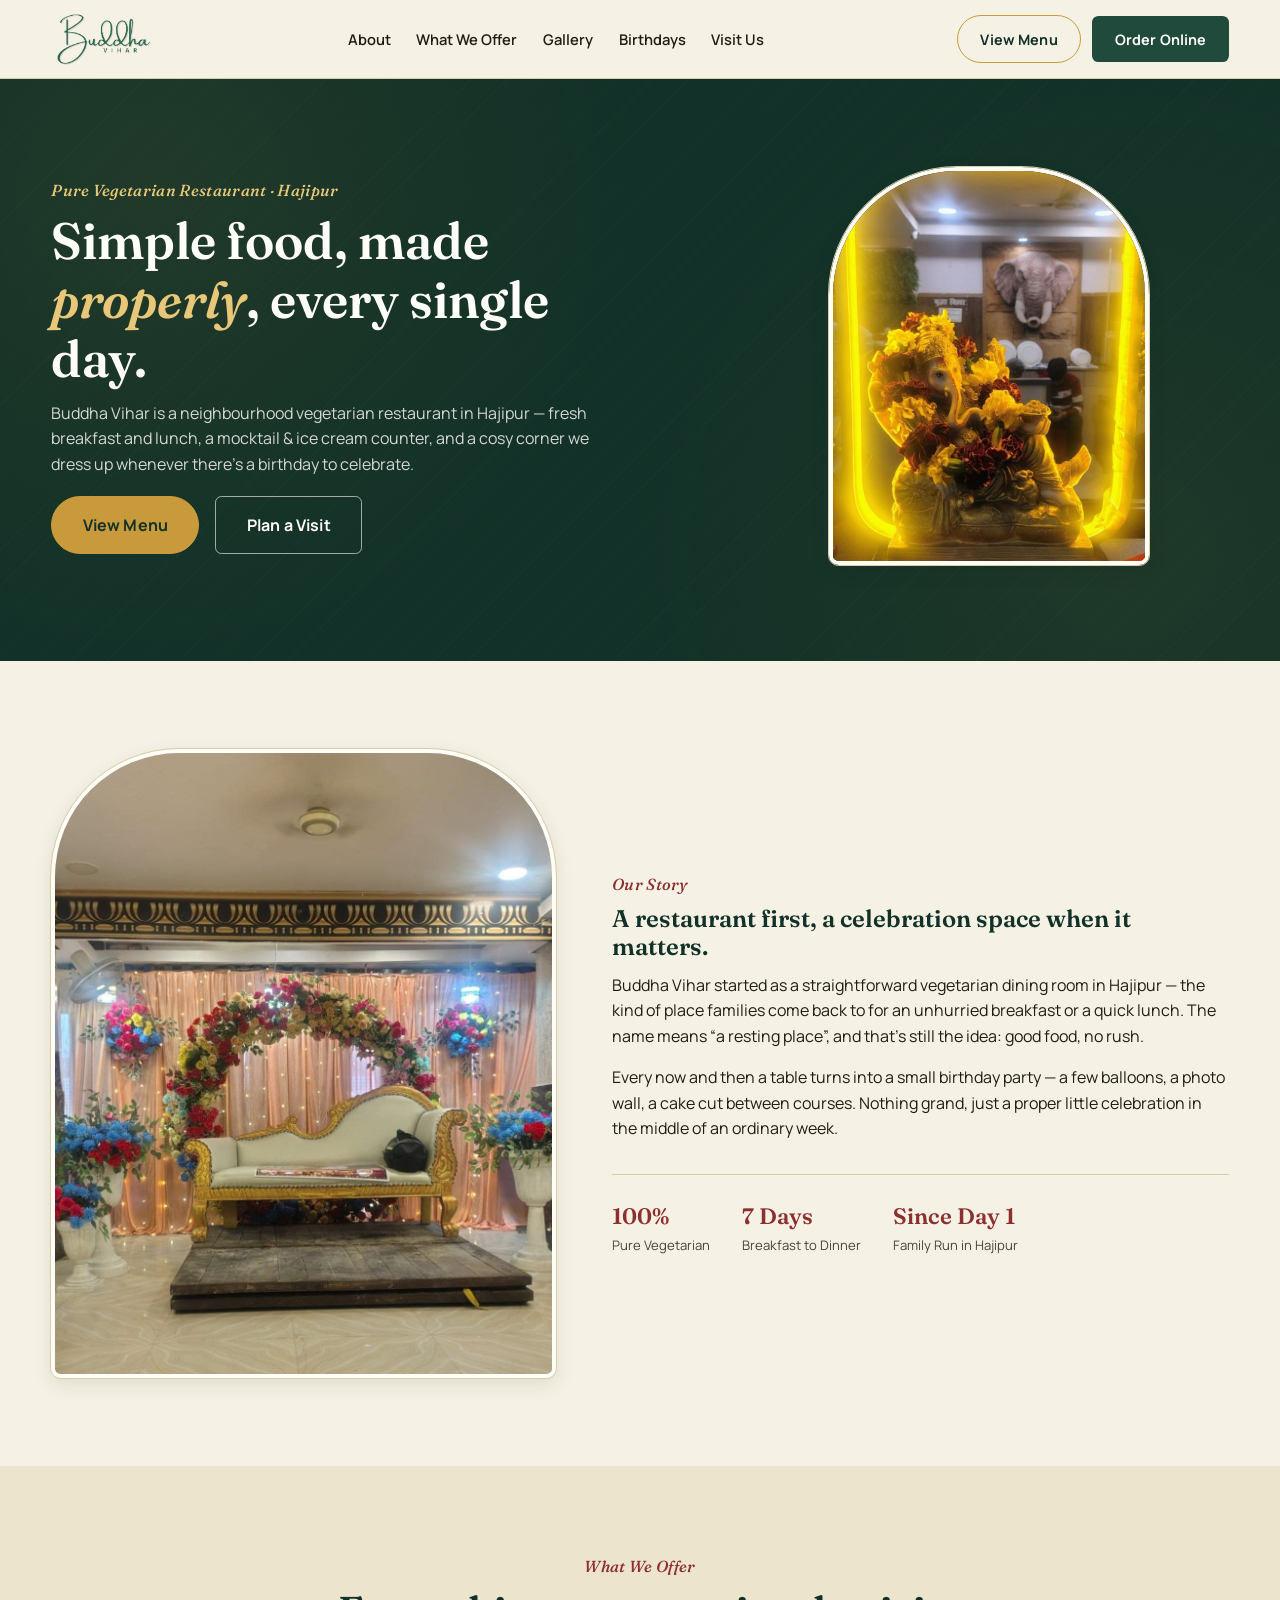
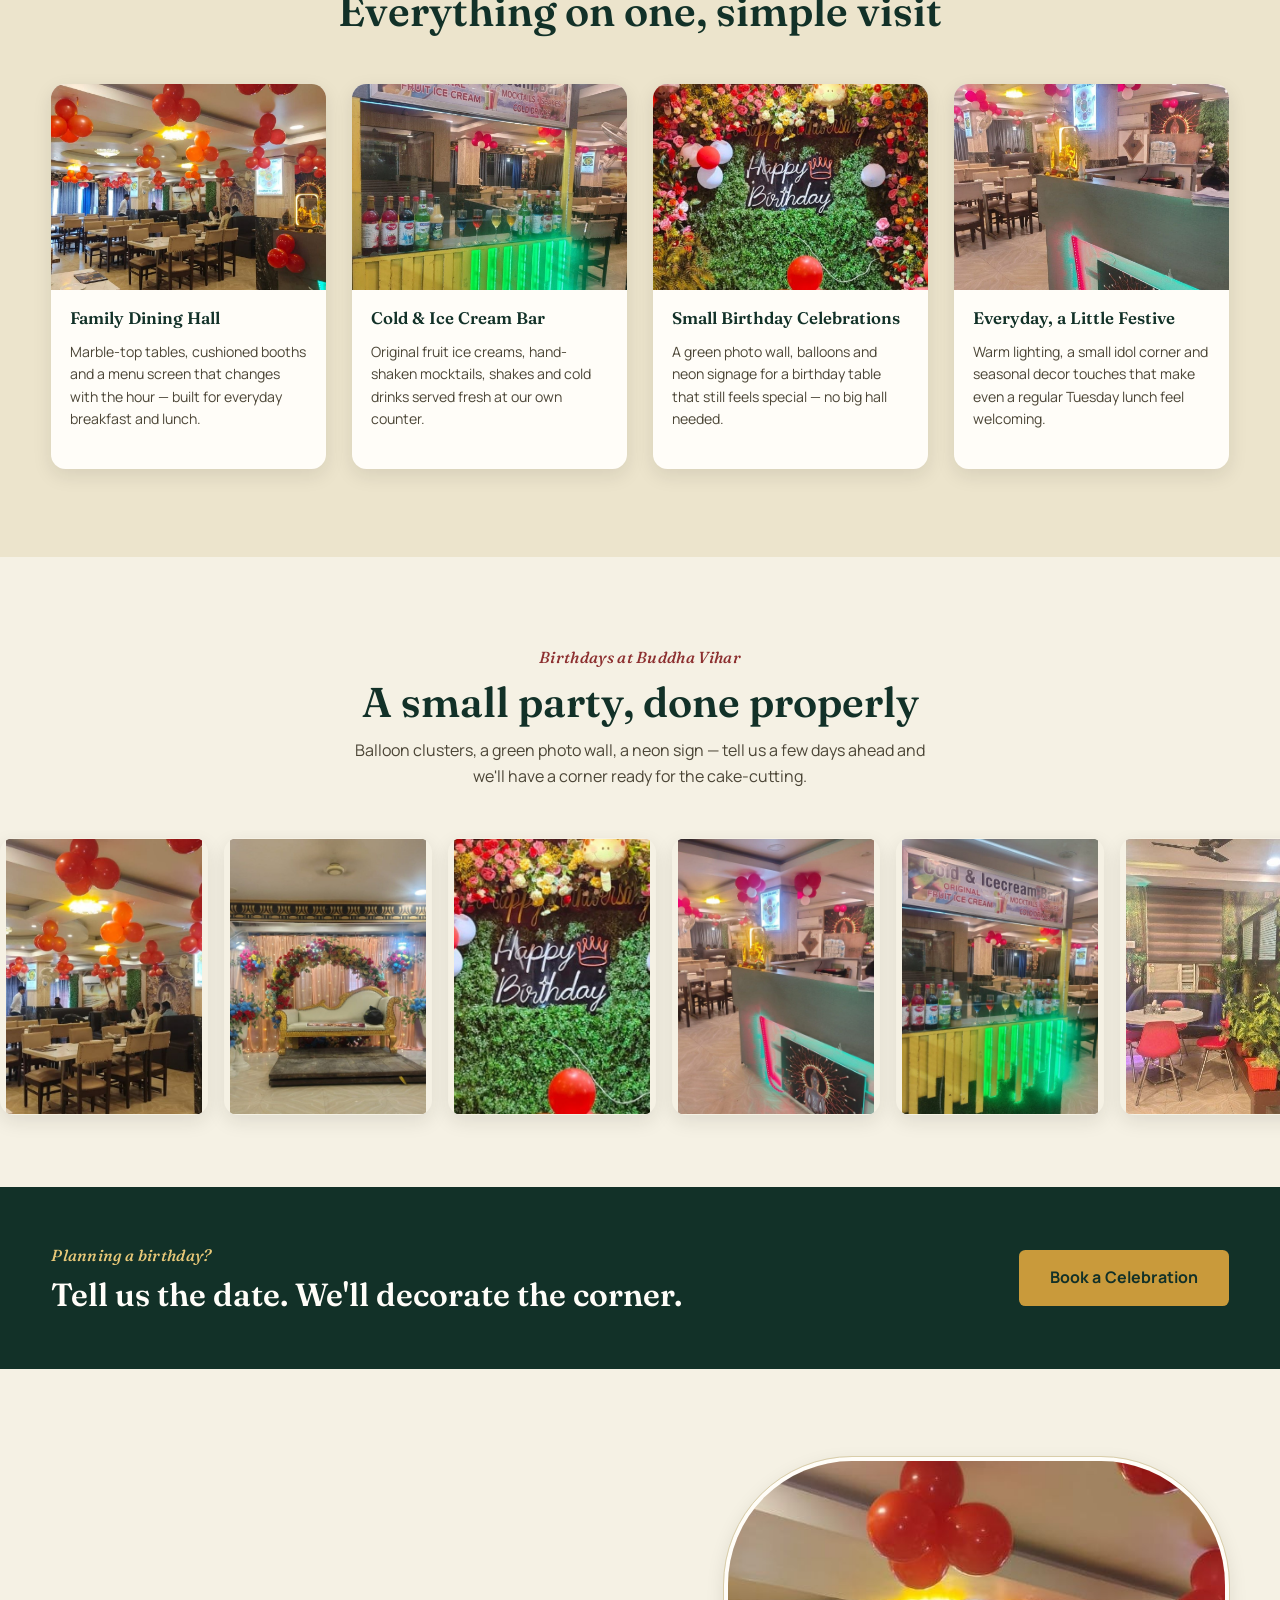
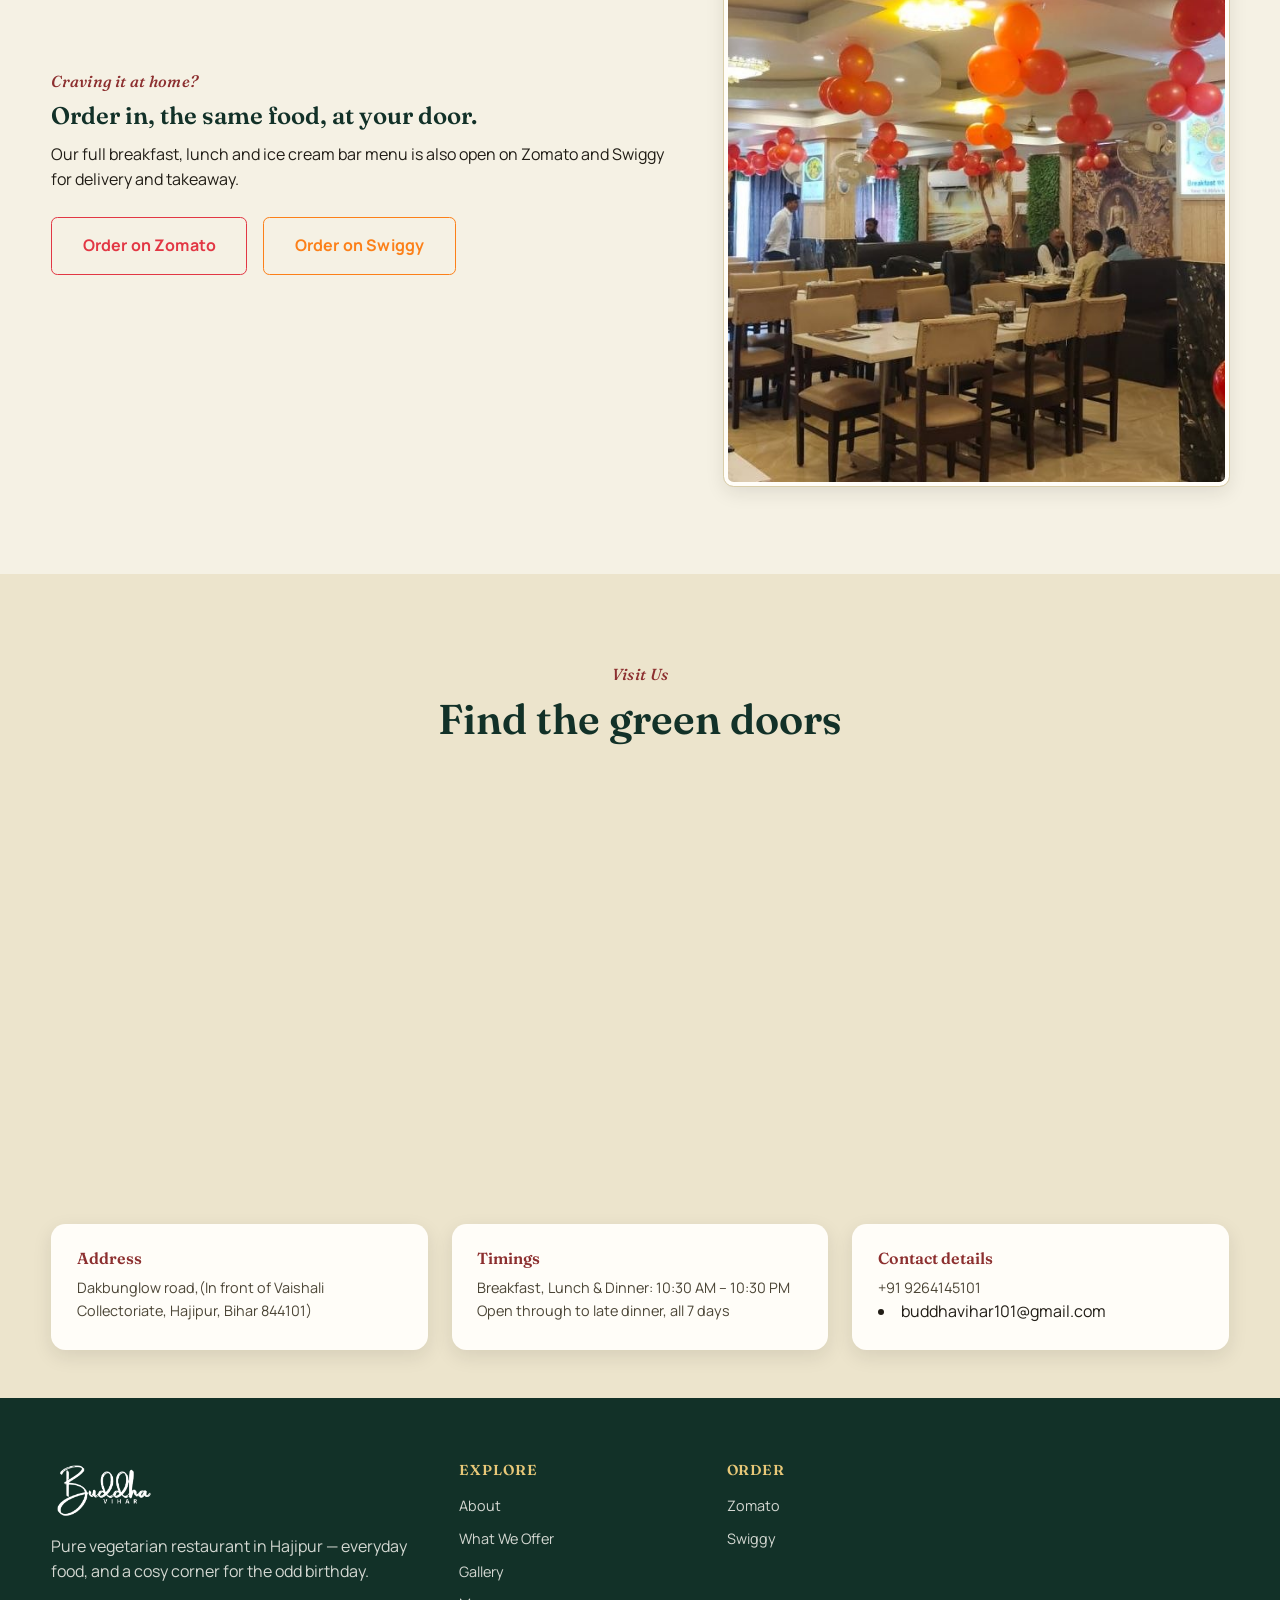
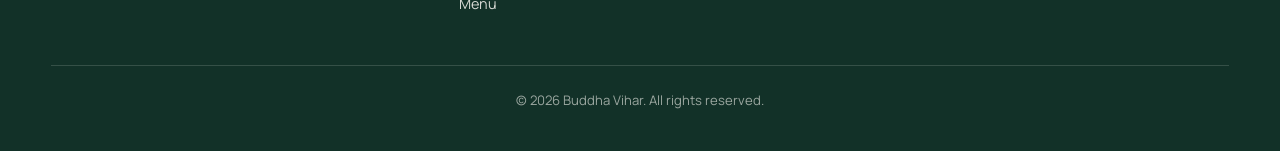
==== index.html @ 936d34ff "Update Contact details" ====
<!DOCTYPE html>
<html lang="en">
<head>
  <meta charset="UTF-8">
  <meta name="viewport" content="width=device-width, initial-scale=1.0">

  <!-- ===================== SEO META TAGS ===================== -->
  <title>Buddha Vihar | Pure Vegetarian Restaurant in Hajipur</title>
  <meta name="description" content="Buddha Vihar is a pure vegetarian restaurant in Hajipur serving fresh breakfast, lunch, mocktails and ice cream, with a cosy corner for small birthday celebrations. Order online or visit us today.">
  <meta name="keywords" content="Buddha Vihar, Hajipur restaurant, pure vegetarian restaurant Hajipur, family restaurant, ice cream bar, mocktail bar, birthday celebration Hajipur, breakfast lunch restaurant">
  <meta name="author" content="Buddha Vihar">
  <meta name="robots" content="index, follow">
  <link rel="canonical" href="https://www.buddhavihar.example.com/">

  <!-- Open Graph -->
  <meta property="og:type" content="restaurant.menu">
  <meta property="og:title" content="Buddha Vihar | Pure Vegetarian Restaurant in Hajipur">
  <meta property="og:description" content="Fresh vegetarian breakfast, lunch, mocktails and ice cream in Hajipur — with a cosy corner for small birthday celebrations.">
  <meta property="og:image" content="images/1.jpg">
  <meta property="og:url" content="https://www.buddhavihar.example.com/">
  <meta property="og:locale" content="en_IN">

  <!-- Twitter Card -->
  <meta name="twitter:card" content="summary_large_image">
  <meta name="twitter:title" content="Buddha Vihar | Pure Vegetarian Restaurant in Hajipur">
  <meta name="twitter:description" content="Fresh vegetarian food, everyday — with a cosy corner for small birthday celebrations.">
  <meta name="twitter:image" content="images/1.jpg">

  <link rel="icon" type="image/png" href="icon.png"/>

  <!-- Fonts -->
  <link rel="preconnect" href="https://fonts.googleapis.com">
  <link rel="preconnect" href="https://fonts.gstatic.com" crossorigin>
  <link href="https://fonts.googleapis.com/css2?family=Fraunces:ital,opsz,wght@0,9..144,400;0,9..144,500;0,9..144,600;1,9..144,500&family=Manrope:wght@400;500;600;700;800&display=swap" rel="stylesheet">

  <link rel="stylesheet" href="style.css">

  <!-- Structured data for local business / restaurant -->
  <script type="application/ld+json">
  {
    "@context": "https://schema.org",
    "@type": "Restaurant",
    "name": "Buddha Vihar",
    "image": "images/1.jpg",
    "servesCuisine": ["Indian Vegetarian", "Desserts", "Beverages"],
    "priceRange": "₹₹",
    "address": {
      "@type": "PostalAddress",
      "addressLocality": "Hajipur",
      "addressRegion": "Bihar",
      "addressCountry": "IN"
    },
    "menu": "menu.html",
    "acceptsReservations": "True"
  }
  </script>
</head>
<body>

  <!-- ===================== HEADER / NAV ===================== -->
  <header class="site-header" id="siteHeader">
    <div class="container header-inner">
      <a href="index.html" class="brand" aria-label="Buddha Vihar home">
        <img src="Logo-bg.png" alt="Buddha Vihar logo" class="brand-logo">
      </a>

      <nav class="main-nav" id="mainNav" aria-label="Primary">
        <ul>
          <li><a href="#about">About</a></li>
          <li><a href="#offerings">What We Offer</a></li>
          <li><a href="#gallery">Gallery</a></li>
          <li><a href="#celebrations">Birthdays</a></li>
          <li><a href="#visit">Visit Us</a></li>
        </ul>
      </nav>

      <div class="header-cta">
        <a href="menu.html" class="btn btn-menu">
          <span>View Menu</span>
        </a>
        <div class="order-dropdown">
          <button class="btn btn-order" id="orderToggle" aria-expanded="false" aria-controls="orderMenu">
            Order Online
          </button>
          <div class="order-menu" id="orderMenu">
            <a href="https://zomato.onelink.me/xqzv/i8a44abj" target="_blank" rel="noopener" class="order-link zomato">Order on Zomato</a>
            <a href="https://www.swiggy.com/menu/722393?source=sharing" target="_blank" rel="noopener" class="order-link swiggy">Order on Swiggy</a>
          </div>
        </div>
      </div>

      <button class="nav-toggle" id="navToggle" aria-label="Toggle menu" aria-expanded="false" aria-controls="mainNav">
        <span></span><span></span><span></span>
      </button>
    </div>
  </header>

  <main>

    <!-- ===================== HERO (no background image, pattern only) ===================== -->
    <section class="hero" id="hero">
      <div class="hero-pattern" aria-hidden="true"></div>
      <div class="container hero-grid">
        <div class="hero-content">
          <p class="eyebrow eyebrow-light">Pure Vegetarian Restaurant &middot; Hajipur</p>
          <h1>Simple food, made <em>properly</em>, every single day.</h1>
          <p class="hero-sub">Buddha Vihar is a neighbourhood vegetarian restaurant in Hajipur &mdash; fresh breakfast and lunch, a mocktail &amp; ice cream counter, and a cosy corner we dress up whenever there's a birthday to celebrate.</p>
          <div class="hero-actions">
            <a href="menu.html" class="btn btn-menu btn-lg"><span>View Menu</span></a>
            <a href="#visit" class="btn btn-ghost btn-lg">Plan a Visit</a>
          </div>
        </div>
        <div class="hero-media arch-frame">
          <img src="7.jpg" alt="Ganesh idol with marigold flowers at Buddha Vihar entrance" loading="lazy">
        </div>
      </div>
    </section>

    <!-- ===================== ABOUT ===================== -->
    <section class="about" id="about">
      <div class="container about-grid">
        <div class="about-media">
          <div class="arch-frame">
            <img src="2.jpg" alt="Cozy green corner seating at Buddha Vihar" loading="lazy">
          </div>
        </div>
        <div class="about-copy">
          <p class="eyebrow">Our Story</p>
          <h2>A restaurant first, a celebration space when it matters.</h2>
          <p>Buddha Vihar started as a straightforward vegetarian dining room in Hajipur &mdash; the kind of place families come back to for an unhurried breakfast or a quick lunch. The name means &ldquo;a resting place&rdquo;, and that's still the idea: good food, no rush.</p>
          <p>Every now and then a table turns into a small birthday party &mdash; a few balloons, a photo wall, a cake cut between courses. Nothing grand, just a proper little celebration in the middle of an ordinary week.</p>
          <ul class="about-stats">
            <li><span class="stat-num">100%</span><span class="stat-label">Pure Vegetarian</span></li>
            <li><span class="stat-num">7 Days</span><span class="stat-label">Breakfast to Dinner</span></li>
            <li><span class="stat-num">Since Day 1</span><span class="stat-label">Family Run in Hajipur</span></li>
          </ul>
        </div>
      </div>
    </section>

    <!-- ===================== WHAT WE OFFER ===================== -->
    <section class="offerings" id="offerings">
      <div class="container">
        <p class="eyebrow center">What We Offer</p>
        <h2 class="section-title center">Everything on one, simple visit</h2>

        <div class="offer-grid">
          <article class="offer-card">
            <div class="offer-img"><img src="1.jpg" alt="Buddha Vihar family dining hall" loading="lazy"></div>
            <h3>Family Dining Hall</h3>
            <p>Marble-top tables, cushioned booths and a menu screen that changes with the hour &mdash; built for everyday breakfast and lunch.</p>
          </article>

          <article class="offer-card">
            <div class="offer-img"><img src="5.jpg" alt="Cold and ice cream bar counter with mocktails at Buddha Vihar" loading="lazy"></div>
            <h3>Cold &amp; Ice Cream Bar</h3>
            <p>Original fruit ice creams, hand-shaken mocktails, shakes and cold drinks served fresh at our own counter.</p>
          </article>

          <article class="offer-card">
            <div class="offer-img"><img src="3.jpg" alt="Floral photo wall with Happy Birthday neon sign" loading="lazy"></div>
            <h3>Small Birthday Celebrations</h3>
            <p>A green photo wall, balloons and neon signage for a birthday table that still feels special &mdash; no big hall needed.</p>
          </article>

          <article class="offer-card">
            <div class="offer-img"><img src="4.jpg" alt="Festive balloon touches at the Buddha Vihar counter" loading="lazy"></div>
            <h3>Everyday, a Little Festive</h3>
            <p>Warm lighting, a small idol corner and seasonal decor touches that make even a regular Tuesday lunch feel welcoming.</p>
          </article>
        </div>
      </div>
    </section>

    <!-- ===================== CELEBRATIONS / GALLERY ===================== -->
    <section class="celebrations" id="celebrations">
      <div class="container">
        <p class="eyebrow center">Birthdays at Buddha Vihar</p>
        <h2 class="section-title center">A small party, done properly</h2>
        <p class="section-sub center">Balloon clusters, a green photo wall, a neon sign &mdash; tell us a few days ahead and we'll have a corner ready for the cake-cutting.</p>
      </div>

      <div class="celeb-strip" id="gallery" aria-label="Photo gallery">
        <button class="celeb-item" data-full="1.jpg"><img src="1.jpg" alt="Dining hall with red balloon clusters" loading="lazy"></button>
        <button class="celeb-item" data-full="2.jpg"><img src="2.jpg" alt="Festive floral corner setup at Buddha Vihar" loading="lazy"></button>
        <button class="celeb-item" data-full="3.jpg"><img src="3.jpg" alt="Floral happy birthday backdrop wall" loading="lazy"></button>
        <button class="celeb-item" data-full="4.jpg"><img src="4.jpg" alt="Pink and white balloon decor at the billing counter" loading="lazy"></button>
        <button class="celeb-item" data-full="5.jpg"><img src="5.jpg" alt="Cold and ice cream bar counter" loading="lazy"></button>
        <button class="celeb-item" data-full="6.jpg"><img src="6.jpg" alt="Green corner seating area" loading="lazy"></button>
        <button class="celeb-item" data-full="7.jpg"><img src="7.jpg" alt="Ganesh idol with marigold flowers" loading="lazy"></button>
        <button class="celeb-item" data-full="8.jpg"><img src="8.jpg" alt="Full dining hall decorated with red and white balloons" loading="lazy"></button>
      </div>
    </section>

    <!-- Lightbox -->
    <div class="lightbox" id="lightbox" aria-hidden="true">
      <button class="lightbox-close" id="lightboxClose" aria-label="Close image">&times;</button>
      <img src="" alt="" id="lightboxImg">
    </div>

    <!-- ===================== BIRTHDAY CTA BAND ===================== -->
    <section class="cta-band" id="visit-cta">
      <div class="container cta-band-inner">
        <div>
          <p class="eyebrow eyebrow-light">Planning a birthday?</p>
          <h2>Tell us the date. We'll decorate the corner.</h2>
        </div>
        <a href="#visit" class="btn btn-gold btn-lg">Book a Celebration</a>
      </div>
    </section>

    <!-- ===================== ORDER ONLINE ===================== -->
    <section class="order-online" id="order">
      <div class="container order-grid">
        <div>
          <p class="eyebrow">Craving it at home?</p>
          <h2>Order in, the same food, at your door.</h2>
          <p>Our full breakfast, lunch and ice cream bar menu is also open on Zomato and Swiggy for delivery and takeaway.</p>
          <div class="order-buttons">
            <a href="https://zomato.onelink.me/xqzv/i8a44abj" target="_blank" rel="noopener" class="btn btn-outline-zomato btn-lg">Order on Zomato</a>
            <a href="https://www.swiggy.com/menu/722393?source=sharing" target="_blank" rel="noopener" class="btn btn-outline-swiggy btn-lg">Order on Swiggy</a>
          </div>
        </div>
        <div class="order-media arch-frame">
          <img src="1.jpg" alt="Buddha Vihar billing counter with festive decor" loading="lazy">
        </div>
      </div>
    </section>

    <!-- ===================== VISIT / MAP ===================== -->
    <section class="visit" id="visit">
      <div class="container">
        <p class="eyebrow center">Visit Us</p>
        <h2 class="section-title center">Find the green doors</h2>
      </div>

      <div class="map-wrap">
        <!-- TODO: Replace the src below with your exact Google Maps embed link for Buddha Vihar, Hajipur -->
        <iframe
          src="https://www.google.com/maps/embed?pb=!1m18!1m12!1m3!1d7190.631104468512!2d85.2094312!3d25.693974299999997!2m3!1f0!2f0!3f0!3m2!1i1024!2i768!4f13.1!3m3!1m2!1s0x39ed5d698b304ae1%3A0xeec5da4dec6cf3d6!2sBuddha%20Vihar%20Restaurant%2C%20PURE%20VEG!5e0!3m2!1sen!2sin!4v1783054297319!5m2!1sen!2sin"
          width="100%"
          height="100%"
          style="border:0;"
          allowfullscreen=""
          loading="lazy"
          referrerpolicy="no-referrer-when-downgrade"
          title="Buddha Vihar location on Google Maps">
        </iframe>
      </div>

      <div class="container visit-details">
        <div class="visit-card">
          <h3>Address</h3>
          <p>Dakbunglow road,(In front of Vaishali Collectoriate, Hajipur, Bihar 844101)</p>
        </div>
        <div class="visit-card">
          <h3>Timings</h3>
          <p>Breakfast, Lunch &amp; Dinner: 10:30 AM &ndash; 10:30 PM<br>Open through to late dinner, all 7 days</p>
        </div>
        <div class="visit-card">
          <h3>Contact details</h3>
          <p><a href="https://wa.me/919264145101" target="_blank" rel="noopener noreferrer" class="soc" aria-label="Chat with Buddha vihar on WhatsApp">+91 9264145101</a></p>
          <p><li><a href="mailto:buddhavihar101@gmail.com" class="soc" aria-label="Email Buddha vihar">buddhavihar101@gmail.com</a></li></p>
        </div>
      </div>
    </section>

  </main>

  <!-- ===================== FOOTER ===================== -->
  <footer class="site-footer">
    <div class="container footer-grid">
      <div>
        <img src="Logo-bg.png" alt="Buddha Vihar logo" class="footer-logo">
        <p>Pure vegetarian restaurant in Hajipur &mdash; everyday food, and a cosy corner for the odd birthday.</p>
      </div>
      <div>
        <h4>Explore</h4>
        <ul>
          <li><a href="#about">About</a></li>
          <li><a href="#offerings">What We Offer</a></li>
          <li><a href="#gallery">Gallery</a></li>
          <li><a href="menu.html">Menu</a></li>
        </ul>
      </div>
      <div>
        <h4>Order</h4>
        <ul>
          <li><a href="https://zomato.onelink.me/xqzv/i8a44abj" target="_blank" rel="noopener" class="soc" aria-label="Order on Zomato">Zomato</a></li>
          <li><a href="https://www.swiggy.com/menu/722393?source=sharing" target="_blank" rel="noopener" class="soc" aria-label="Order on Swiggy">Swiggy</a></li>
        </ul>
      </div>
      <!-- <div>
        <h4>Reach Us</h4>
        <ul>
          <li><a href="https://wa.me/919264145101" target="_blank" rel="noopener noreferrer" class="soc" aria-label="Chat with Buddha vihar on WhatsApp">+91 9264145101</a></li>
          <li><a href="mailto:buddhavihar101@gmail.com" class="soc" aria-label="Email Buddha vihar">buddhavihar101@gmail.com</a></li>
        </ul>
      </div> -->
    </div>
    <div class="container footer-bottom">
      <p>&copy; <span id="year"></span> Buddha Vihar. All rights reserved.</p>
    </div>
  </footer>

  <script src="script.js"></script>
</body>
</html>
---- style.css ----
/* ==========================================================================
   Buddha Vihar — Design Tokens
   ========================================================================== */
:root {
  /* Colour */
  --bg:            #F5F1E4;
  --bg-alt:        #ECE4CC;
  --ink:           #211D16;
  --ink-soft:      #4B4536;
  --green:         #1F4A3C;
  --green-dark:    #123128;
  --green-mid:     #2C6350;
  --gold:          #C99A3B;
  --gold-soft:     #E8C878;
  --maroon:        #8C2F2F;
  --line:          #D9CDA9;
  --white:         #FFFDF8;

  /* Type */
  --font-display: "Fraunces", serif;
  --font-body: "Manrope", sans-serif;

  /* Radius */
  --radius-sm: 0.4rem;
  --radius-md: 0.9rem;
  --radius-arch: 8rem 8rem 0.6rem 0.6rem;

  /* Shadow */
  --shadow-soft: 0 0.6rem 2rem rgba(18, 49, 40, 0.14);
  --shadow-card: 0 0.4rem 1.2rem rgba(33, 29, 22, 0.10);
}

/* ==========================================================================
   Reset
   ========================================================================== */
*, *::before, *::after { box-sizing: border-box; }
html { font-size: 100%; scroll-behavior: smooth; overflow-x: hidden; width: 100%; }
body {
  margin: 0;
  background: var(--bg);
  color: var(--ink);
  font-family: var(--font-body);
  font-size: 1rem;
  line-height: 1.6;
  -webkit-font-smoothing: antialiased;
  overflow-x: hidden;
  width: 100%;
}
img { max-width: 100%; display: block; }
ul { list-style: none; margin: 0; padding: 0; }
a { color: inherit; text-decoration: none; }
button { font: inherit; cursor: pointer; border: none; background: none; color: inherit; }
h1, h2, h3, h4 {
  font-family: var(--font-display);
  color: var(--green-dark);
  line-height: 1.15;
  margin: 0 0 0.75rem;
  font-weight: 600;
}
p { margin: 0 0 1rem; }
.container {
  width: min(75rem, 92%);
  margin-inline: auto;
}

/* Grid items default to min-width:auto, which lets an oversized child
   (image, iframe, long unbroken text) stretch its track past the
   viewport and force the whole page to scroll horizontally on mobile.
   Reset that on every direct grid child used across the site. */
.hero-grid > *,
.about-grid > *,
.order-grid > *,
.offer-grid > *,
.visit-details > *,
.footer-grid > *,
.cta-band-inner > *,
.header-inner > * {
  min-width: 0;
}

@media (prefers-reduced-motion: reduce) {
  * { animation-duration: 0.001ms !important; transition-duration: 0.001ms !important; scroll-behavior: auto !important; }
}

:focus-visible {
  outline: 0.15rem solid var(--gold);
  outline-offset: 0.2rem;
}

/* ==========================================================================
   Type helpers
   ========================================================================== */
.eyebrow {
  font-family: var(--font-display);
  font-style: italic;
  font-weight: 500;
  color: var(--maroon);
  letter-spacing: 0.02em;
  font-size: 1rem;
  margin-bottom: 0.5rem;
}
.eyebrow-light { color: var(--gold-soft); }
.eyebrow.center { text-align: center; }
.section-title {
  font-size: clamp(1.7rem, 1.2rem + 2vw, 2.6rem);
  max-width: 40rem;
}
.section-title.center { margin-inline: auto; text-align: center; }
.section-sub {
  max-width: 36rem;
  color: var(--ink-soft);
}
.section-sub.center { margin: 0 auto 2.5rem; text-align: center; }

/* ==========================================================================
   Buttons
   ========================================================================== */
.btn {
  display: inline-flex;
  align-items: center;
  justify-content: center;
  gap: 0.4rem;
  padding: 0.7rem 1.4rem;
  border-radius: var(--radius-sm);
  font-weight: 700;
  font-size: 0.9rem;
  letter-spacing: 0.01em;
  transition: transform 0.2s ease, box-shadow 0.2s ease, background 0.2s ease;
  white-space: nowrap;
}
.btn-lg { padding: 0.95rem 1.9rem; font-size: 1rem; }

/* Menu button — deliberately distinct: outlined gold pill, separate from order buttons */
.btn-menu {
  background: transparent;
  border: 0.1rem solid var(--gold);
  color: var(--green-dark);
  border-radius: 3rem;
  position: relative;
}
.btn-menu:hover { background: var(--gold); color: var(--white); transform: translateY(-0.1rem); }

.btn-order {
  background: var(--green);
  color: var(--white);
  border-radius: var(--radius-sm);
}
.btn-order:hover { background: var(--green-dark); box-shadow: var(--shadow-soft); }

.btn-ghost {
  border: 0.1rem solid rgba(255,253,248,0.6);
  color: var(--white);
}
.btn-ghost:hover { background: rgba(255,253,248,0.15); }

.btn-gold { background: var(--gold); color: var(--green-dark); }
.btn-gold:hover { background: var(--gold-soft); }

.btn-outline-zomato {
  border: 0.1rem solid #E23744;
  color: #E23744;
}
.btn-outline-zomato:hover { background: #E23744; color: var(--white); }
.btn-outline-swiggy {
  border: 0.1rem solid #FC8019;
  color: #FC8019;
}
.btn-outline-swiggy:hover { background: #FC8019; color: var(--white); }

/* ==========================================================================
   Header
   ========================================================================== */
.site-header {
  position: sticky;
  top: 0;
  z-index: 50;
  background: rgba(245, 241, 228, 0.92);
  backdrop-filter: blur(0.4rem);
  border-bottom: 0.06rem solid var(--line);
}
.header-inner {
  display: flex;
  align-items: center;
  justify-content: space-between;
  gap: 1rem;
  padding: 0.7rem 0;
}
.brand-logo { height: 3.5rem; width: auto; }

.main-nav ul {
  display: flex;
  gap: 1.6rem;
  font-weight: 600;
  font-size: 0.92rem;
}
.main-nav a { position: relative; padding: 0.3rem 0; }
.main-nav a::after {
  content: "";
  position: absolute;
  left: 0; right: 0; bottom: -0.15rem;
  height: 0.12rem;
  background: var(--gold);
  transform: scaleX(0);
  transform-origin: left;
  transition: transform 0.25s ease;
}
.main-nav a:hover::after { transform: scaleX(1); }

.header-cta { display: flex; align-items: center; gap: 0.7rem; }

.order-dropdown { position: relative; }
.order-menu {
  position: absolute;
  right: 0;
  top: calc(100% + 0.6rem);
  background: var(--white);
  border: 0.06rem solid var(--line);
  border-radius: var(--radius-sm);
  box-shadow: var(--shadow-soft);
  padding: 0.4rem;
  display: flex;
  flex-direction: column;
  min-width: 11rem;
  opacity: 0;
  visibility: hidden;
  transform: translateY(-0.4rem);
  transition: all 0.2s ease;
}
.order-dropdown.open .order-menu {
  opacity: 1; visibility: visible; transform: translateY(0);
}
.order-link {
  padding: 0.6rem 0.8rem;
  border-radius: var(--radius-sm);
  font-weight: 600;
  font-size: 0.88rem;
}
.order-link.zomato:hover { background: #FDEBEC; color: #E23744; }
.order-link.swiggy:hover { background: #FFF1E4; color: #FC8019; }

.nav-toggle {
  display: none;
  flex-direction: column;
  gap: 0.3rem;
  padding: 0.3rem;
}
.nav-toggle span {
  width: 1.5rem; height: 0.13rem;
  background: var(--green-dark);
  border-radius: 1rem;
  transition: transform 0.25s ease, opacity 0.25s ease;
}

/* ==========================================================================
   Hero — no background photo, solid brand colour + subtle pattern
   ========================================================================== */
.hero {
  position: relative;
  padding: 5.5rem 0 6rem;
  background: var(--green-dark);
  color: var(--white);
  overflow: hidden;
}
.hero-pattern {
  position: absolute;
  inset: 0;
  opacity: 0.5;
  background-image:
    radial-gradient(circle at 12% 20%, rgba(201, 154, 59, 0.16) 0, transparent 40%),
    radial-gradient(circle at 88% 82%, rgba(201, 154, 59, 0.14) 0, transparent 42%),
    repeating-linear-gradient(135deg, rgba(255,253,248,0.03) 0 0.06rem, transparent 0.06rem 1.6rem);
  pointer-events: none;
}
.hero-grid {
  position: relative;
  display: grid;
  grid-template-columns: 1.15fr 0.85fr;
  gap: 3rem;
  align-items: center;
}
.hero-content { max-width: 34rem; }
.hero h1 {
  color: var(--white);
  font-size: clamp(2.1rem, 1.5rem + 2.6vw, 3.2rem);
}
.hero h1 em { color: var(--gold-soft); font-style: italic; }
.hero-sub { color: rgba(255,253,248,0.82); }
.hero-actions { display: flex; gap: 1rem; flex-wrap: wrap; margin-top: 1.2rem; }
.hero .btn-menu { background: var(--gold); border-color: var(--gold); color: var(--green-dark); }
.hero .btn-menu:hover { background: var(--gold-soft); }
.hero-media {
  justify-self: center;
  width: min(20rem, 100%);
  border: 0.25rem solid var(--gold);
}

/* ==========================================================================
   About
   ========================================================================== */
.about { padding: 5.5rem 0; }
.about-grid {
  display: grid;
  grid-template-columns: 0.9fr 1.1fr;
  gap: 3.5rem;
  align-items: center;
}
.arch-frame {
  border-radius: var(--radius-arch);
  overflow: hidden;
  box-shadow: var(--shadow-card);
  border: 0.3rem solid var(--white);
  outline: 0.1rem solid var(--line);
}
.arch-frame img { width: 100%; height: 100%; object-fit: cover; aspect-ratio: 4/5; }

.about-stats {
  display: flex;
  gap: 2rem;
  margin-top: 2rem;
  flex-wrap: wrap;
  border-top: 0.06rem solid var(--line);
  padding-top: 1.5rem;
}
.about-stats li { display: flex; flex-direction: column; }
.stat-num {
  font-family: var(--font-display);
  font-size: 1.4rem;
  color: var(--maroon);
  font-weight: 600;
}
.stat-label { font-size: 0.82rem; color: var(--ink-soft); }

/* ==========================================================================
   Offerings
   ========================================================================== */
.offerings { padding: 5.5rem 0; background: var(--bg-alt); }
.offer-grid {
  display: grid;
  grid-template-columns: repeat(4, 1fr);
  gap: 1.6rem;
  margin-top: 3rem;
}
.offer-card {
  background: var(--white);
  border-radius: var(--radius-md);
  overflow: hidden;
  box-shadow: var(--shadow-card);
  transition: transform 0.25s ease, box-shadow 0.25s ease;
}
.offer-card:hover { transform: translateY(-0.3rem); box-shadow: var(--shadow-soft); }
.offer-img { aspect-ratio: 4/3; overflow: hidden; }
.offer-img img { width: 100%; height: 100%; object-fit: cover; transition: transform 0.4s ease; }
.offer-card:hover .offer-img img { transform: scale(1.06); }
.offer-card h3 { font-size: 1.05rem; padding: 1.2rem 1.2rem 0; }
.offer-card p { font-size: 0.88rem; color: var(--ink-soft); padding: 0 1.2rem 1.4rem; }

/* ==========================================================================
   Celebrations / Gallery strip
   ========================================================================== */
.celebrations { padding: 5.5rem 0 3rem; }
.celeb-strip {
  display: grid;
  grid-auto-flow: column;
  grid-auto-columns: minmax(13rem, 1fr);
  gap: 1rem;
  overflow-x: auto;
  padding: 0.5rem min(4%, 3rem) 1.5rem;
  scroll-snap-type: x proximity;
}
.celeb-item {
  scroll-snap-align: start;
  border-radius: var(--radius-md);
  overflow: hidden;
  aspect-ratio: 3/4;
  box-shadow: var(--shadow-card);
  position: relative;
}
.celeb-item img { width: 100%; height: 100%; object-fit: cover; transition: transform 0.4s ease; }
.celeb-item:hover img { transform: scale(1.08); }

.lightbox {
  position: fixed; inset: 0;
  background: rgba(18, 20, 15, 0.92);
  display: flex; align-items: center; justify-content: center;
  padding: 2rem;
  opacity: 0; visibility: hidden;
  transition: opacity 0.25s ease;
  z-index: 100;
}
.lightbox.open { opacity: 1; visibility: visible; }
.lightbox img { max-width: min(50rem, 92vw); max-height: 85vh; border-radius: var(--radius-sm); }
.lightbox-close {
  position: absolute; top: 1.5rem; right: 1.8rem;
  color: var(--white); font-size: 2rem; line-height: 1;
}

/* ==========================================================================
   CTA band
   ========================================================================== */
.cta-band { background: var(--green-dark); color: var(--white); padding: 3.5rem 0; }
.cta-band-inner {
  display: flex;
  align-items: center;
  justify-content: space-between;
  flex-wrap: wrap;
  gap: 1.5rem;
}
.cta-band h2 { color: var(--white); font-size: clamp(1.4rem, 1.1rem + 1.4vw, 2rem); margin: 0; }

/* ==========================================================================
   Order Online
   ========================================================================== */
.order-online { padding: 5.5rem 0; }
.order-grid {
  display: grid;
  grid-template-columns: 1.1fr 0.9fr;
  gap: 3.5rem;
  align-items: center;
}
.order-buttons { display: flex; gap: 1rem; flex-wrap: wrap; margin-top: 1.5rem; }

/* ==========================================================================
   Visit / Map
   ========================================================================== */
.visit { padding: 5.5rem 0 0; background: var(--bg-alt); }
.map-wrap {
  width: 100%;
  height: 26rem;
  margin-top: 1rem;
  filter: grayscale(0.15) contrast(1.02);
}
.visit-details {
  display: grid;
  grid-template-columns: repeat(3, 1fr);
  gap: 1.5rem;
  padding-block: 3rem;
}
.visit-card {
  background: var(--white);
  border-radius: var(--radius-md);
  padding: 1.6rem;
  box-shadow: var(--shadow-card);
}
.visit-card h3 { font-size: 1rem; color: var(--maroon); margin-bottom: 0.5rem; }
.visit-card p { color: var(--ink-soft); font-size: 0.9rem; margin: 0; }

/* ==========================================================================
   Footer
   ========================================================================== */
.site-footer { background: var(--green-dark); color: rgba(255,253,248,0.82); padding: 4rem 0 1.5rem; }
.footer-logo { height: 3.5rem; margin-bottom: 1rem; filter: brightness(0) invert(1); }
.footer-grid {
  display: grid;
  grid-template-columns: 1.6fr 1fr 1fr 1fr;
  gap: 2rem;
  padding-bottom: 2.5rem;
  border-bottom: 0.06rem solid rgba(255,253,248,0.15);
}
.site-footer h4 { color: var(--gold-soft); font-size: 0.9rem; margin-bottom: 1rem; text-transform: uppercase; letter-spacing: 0.06em; }
.site-footer ul li { margin-bottom: 0.6rem; font-size: 0.9rem; }
.site-footer a:hover { color: var(--gold-soft); }
.footer-bottom { padding-top: 1.5rem; font-size: 0.82rem; text-align: center; opacity: 0.7; }

/* ==========================================================================
   Reveal on scroll
   ========================================================================== */
.reveal { opacity: 0; transform: translateY(1.2rem); transition: opacity 0.6s ease, transform 0.6s ease; }
.reveal.in-view { opacity: 1; transform: translateY(0); }

/* ==========================================================================
   Responsive
   ========================================================================== */
@media (max-width: 68rem) {
  .offer-grid { grid-template-columns: repeat(2, 1fr); }
}

@media (max-width: 56rem) {
  .main-nav { display: none; }
  .nav-toggle { display: flex; }
  .header-cta .btn-order span,
  .header-cta { gap: 0.5rem; }
  .about-grid, .order-grid, .hero-grid { grid-template-columns: 1fr; }
  .about-media { order: -1; }
  .hero-media { order: -1; width: min(14rem, 60%); }
  .hero-content { max-width: 100%; }
  .visit-details { grid-template-columns: 1fr; }

  .main-nav.open {
    display: block;
    position: absolute;
    top: 100%; left: 0; right: 0;
    background: var(--white);
    border-bottom: 0.06rem solid var(--line);
    box-shadow: var(--shadow-soft);
  }
  .main-nav.open ul {
    flex-direction: column;
    padding: 1.2rem min(6%, 2rem);
    gap: 1rem;
  }
}

@media (max-width: 40rem) {
  .offer-grid { grid-template-columns: 1fr; }
  .header-cta .btn-menu span { display: inline; }
  .header-cta { gap: 0.5rem; }
  .btn { padding: 0.6rem 1rem; font-size: 0.82rem; }
  .hero { min-height: 34rem; }
  .cta-band-inner { text-align: center; justify-content: center; }
}
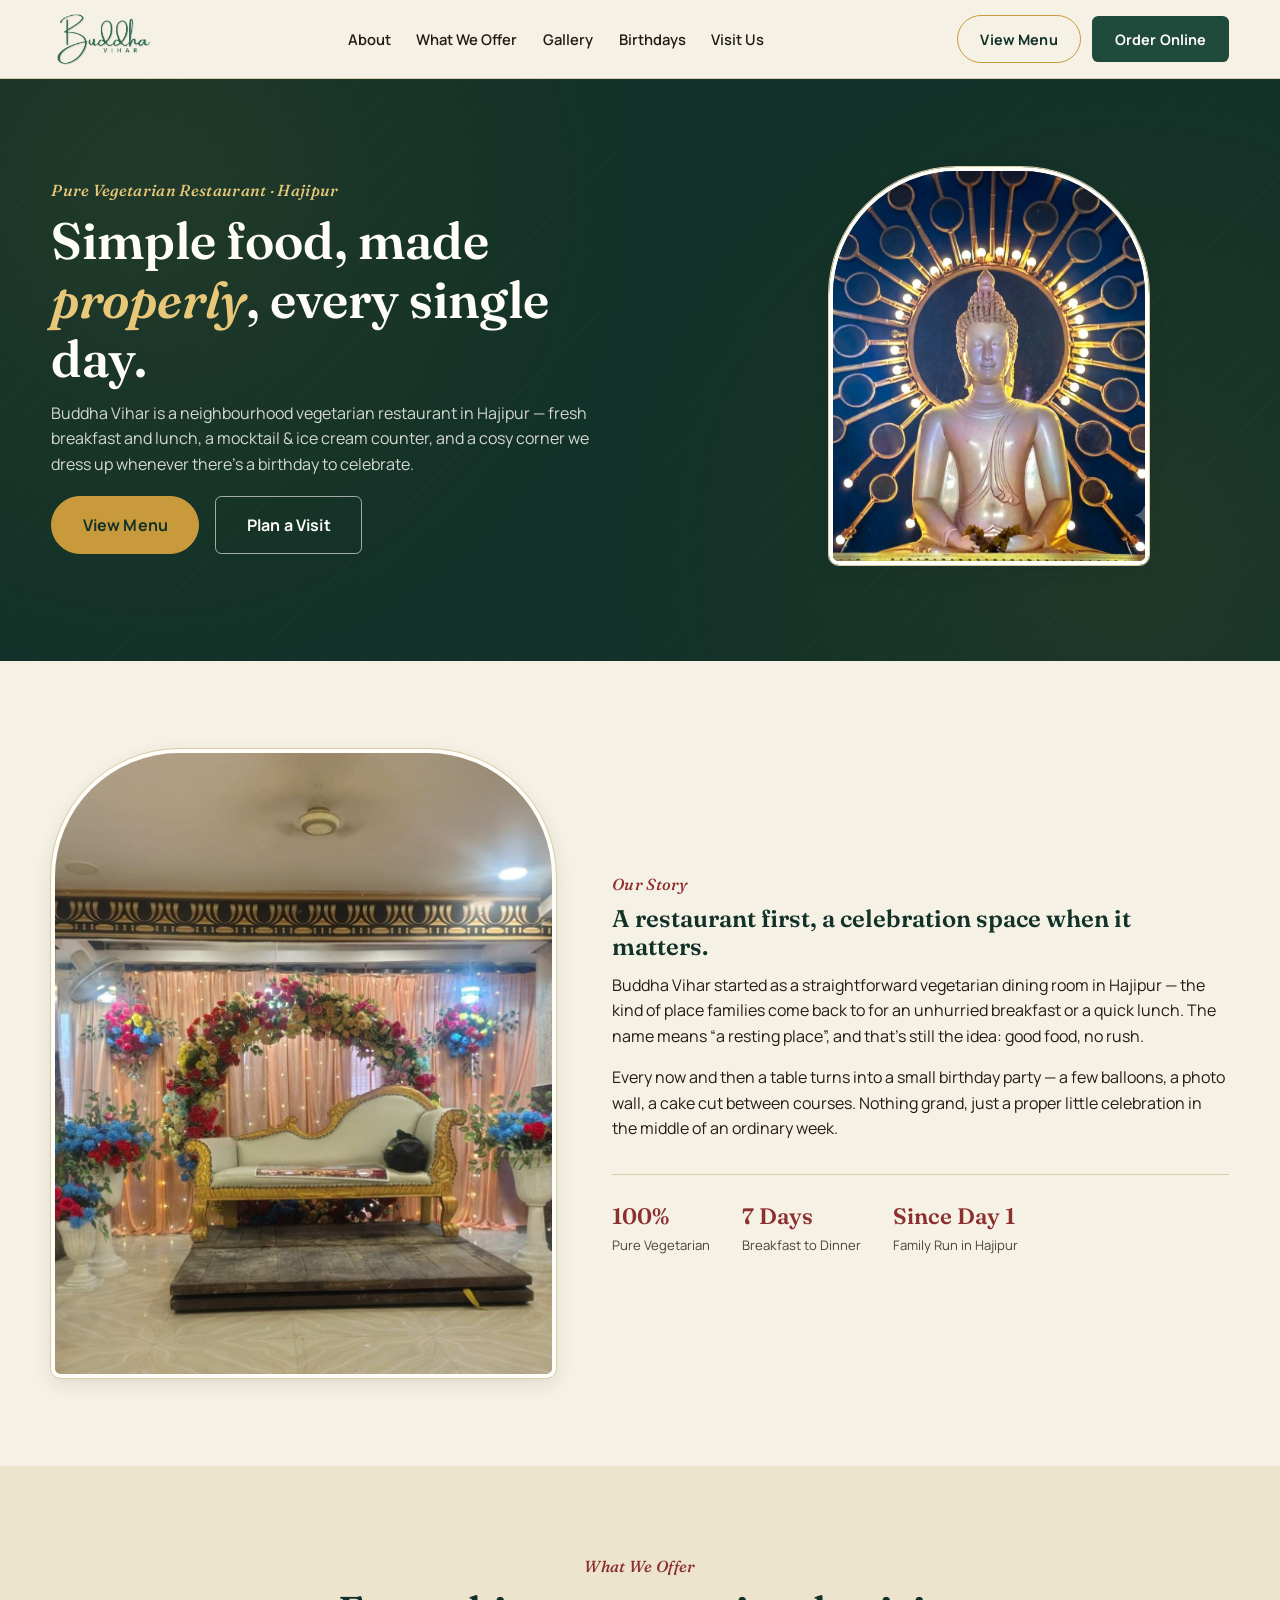
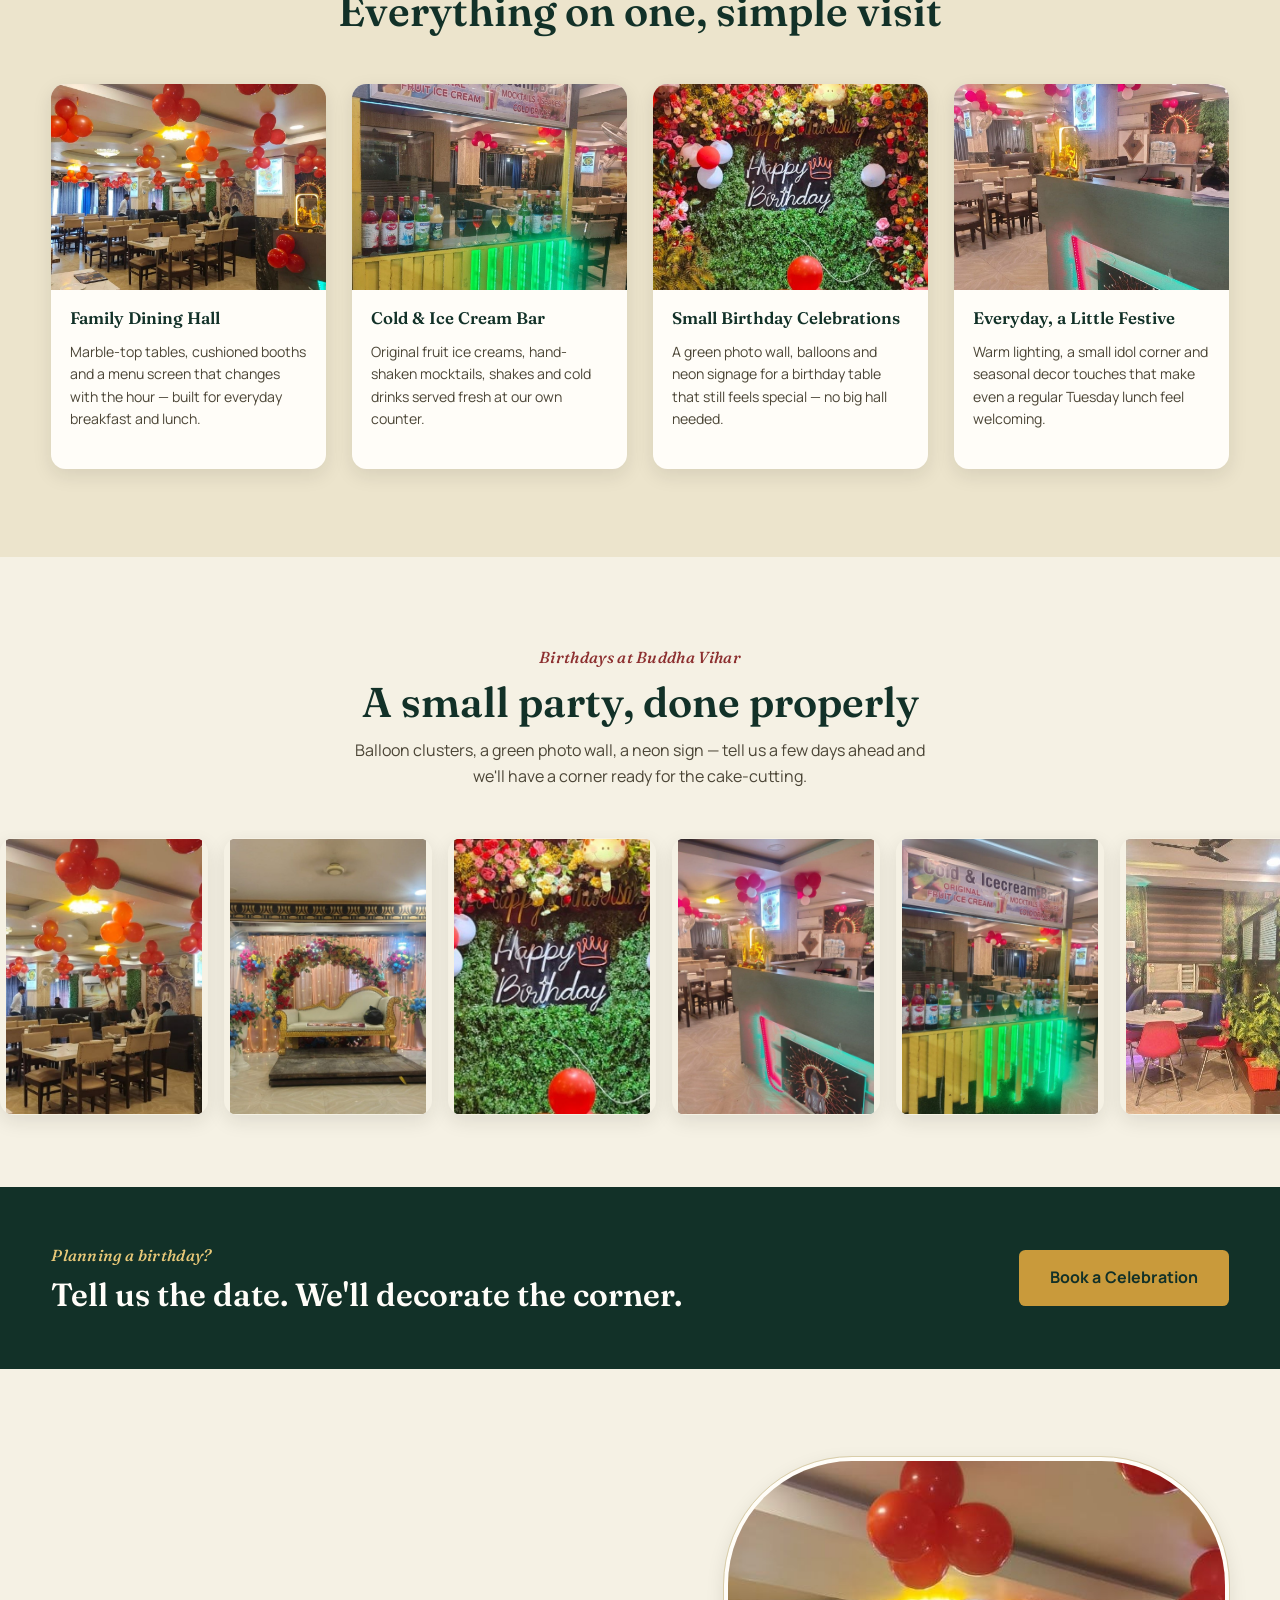
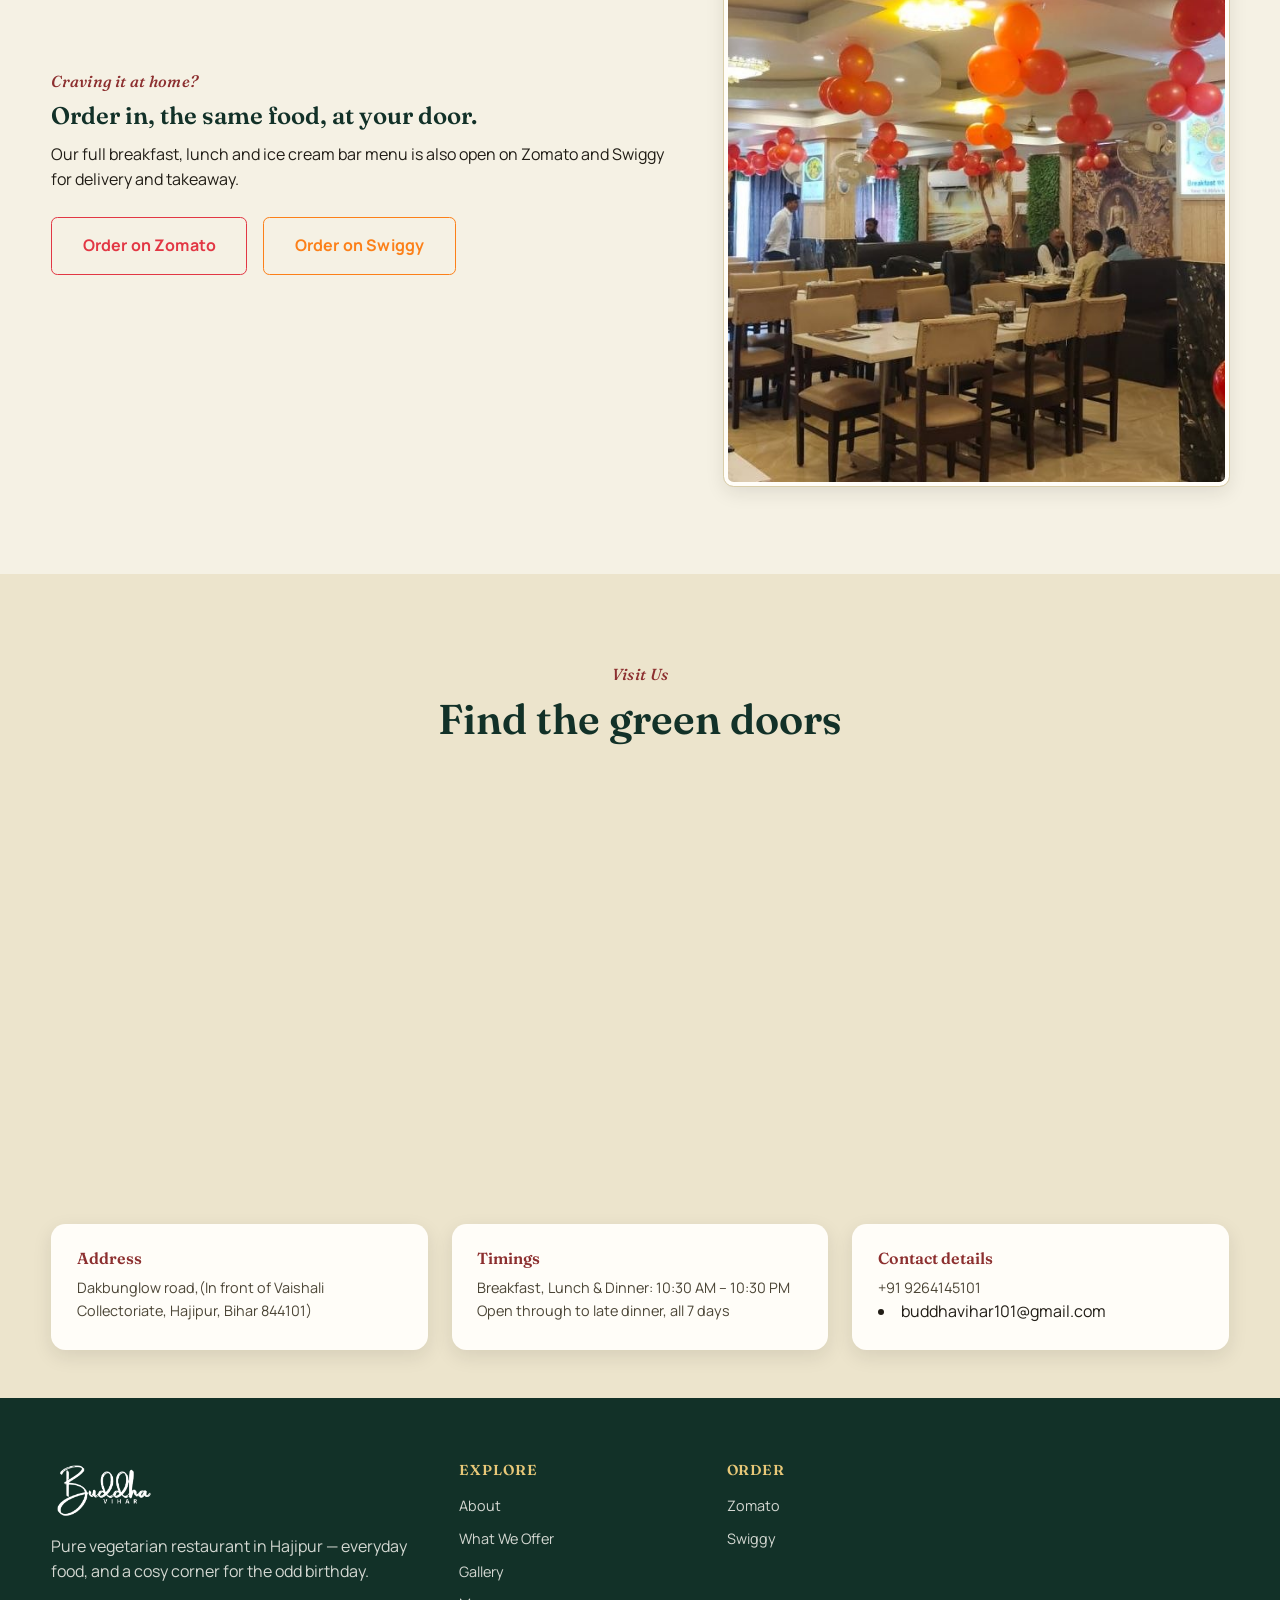
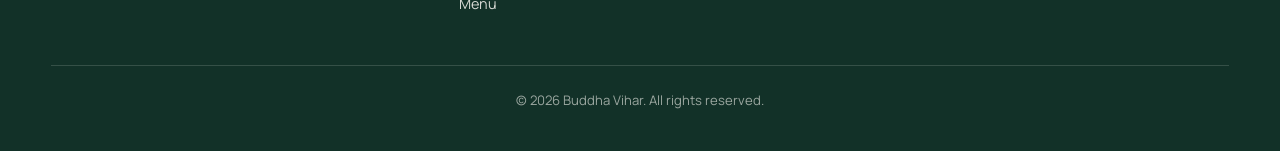
==== commit 55c556f1: "Adding Buddha ji" ====
--- a/index.html
+++ b/index.html
@@ -111,7 +111,7 @@
           </div>
         </div>
         <div class="hero-media arch-frame">
-          <img src="7.jpg" alt="Ganesh idol with marigold flowers at Buddha Vihar entrance" loading="lazy">
+          <img src="Buddha.png" alt="Buddha ji at Buddha Vihar entrance" loading="lazy">
         </div>
       </div>
     </section>
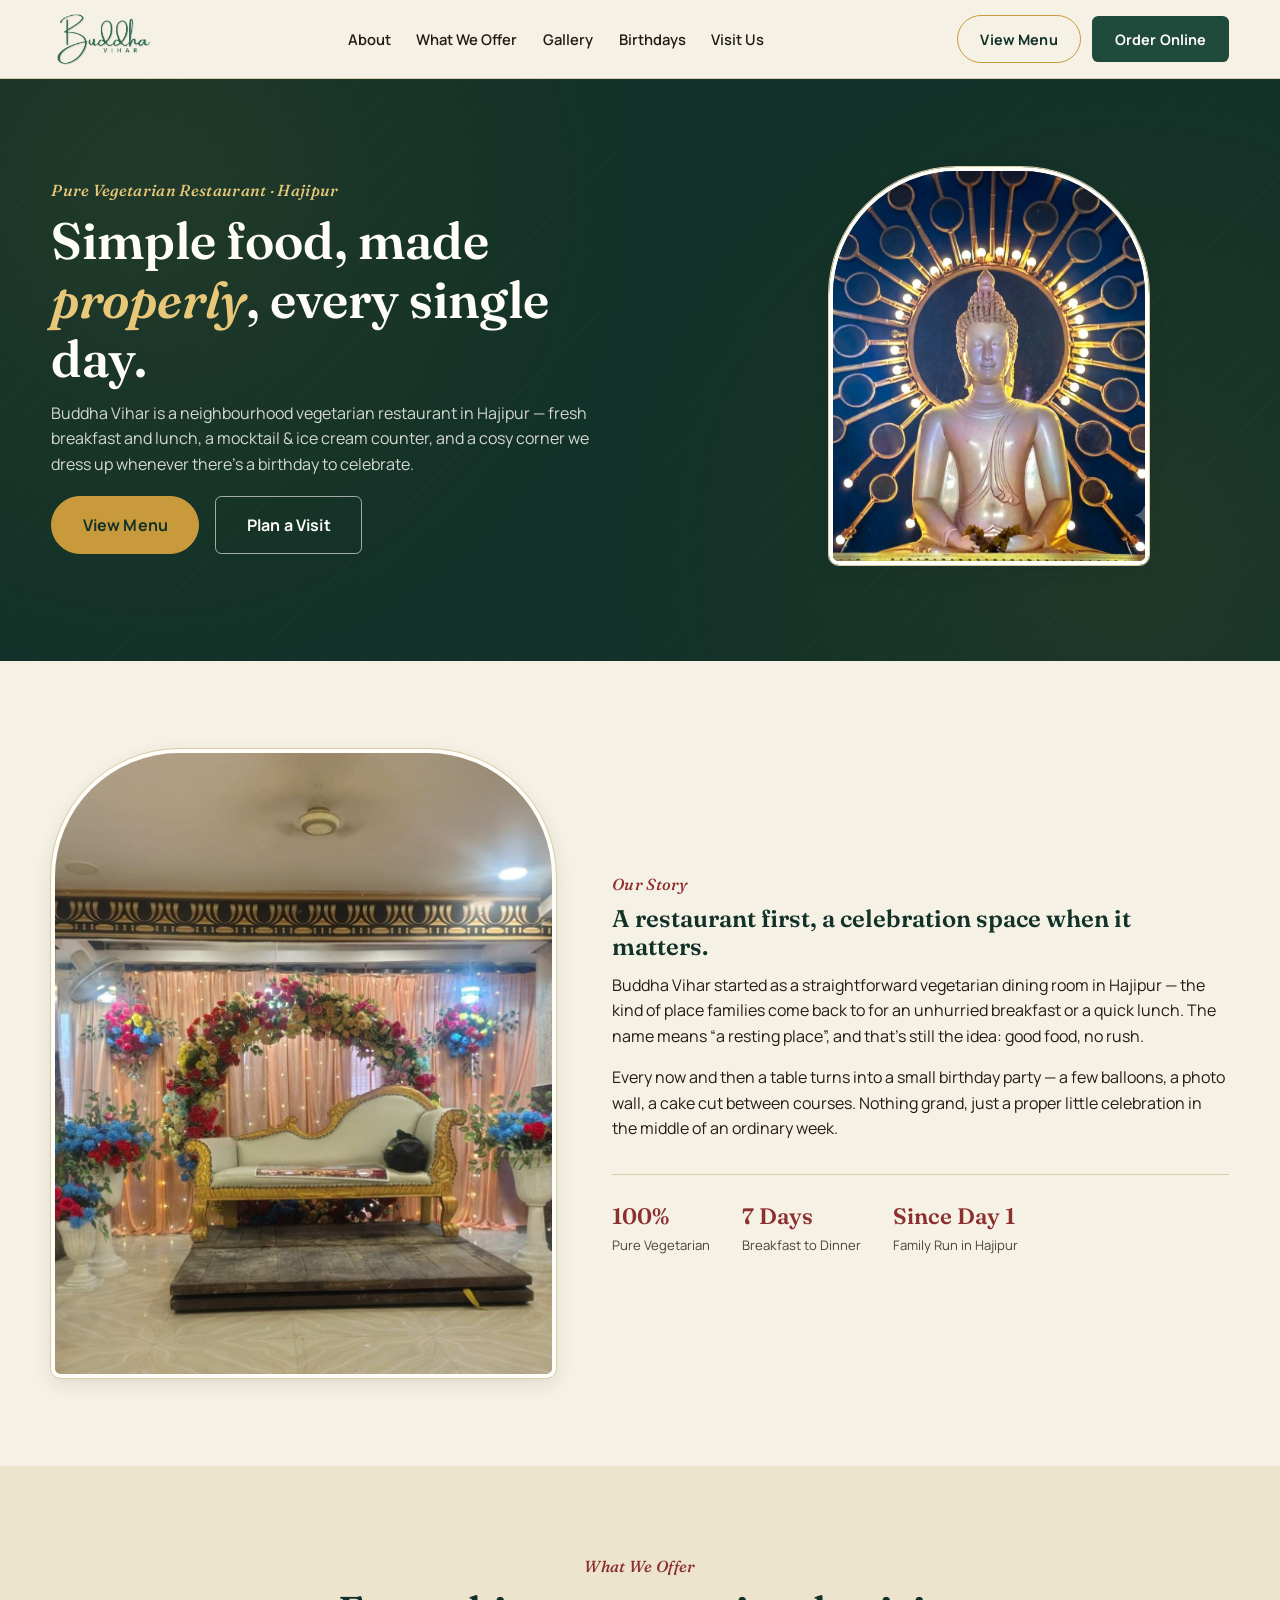
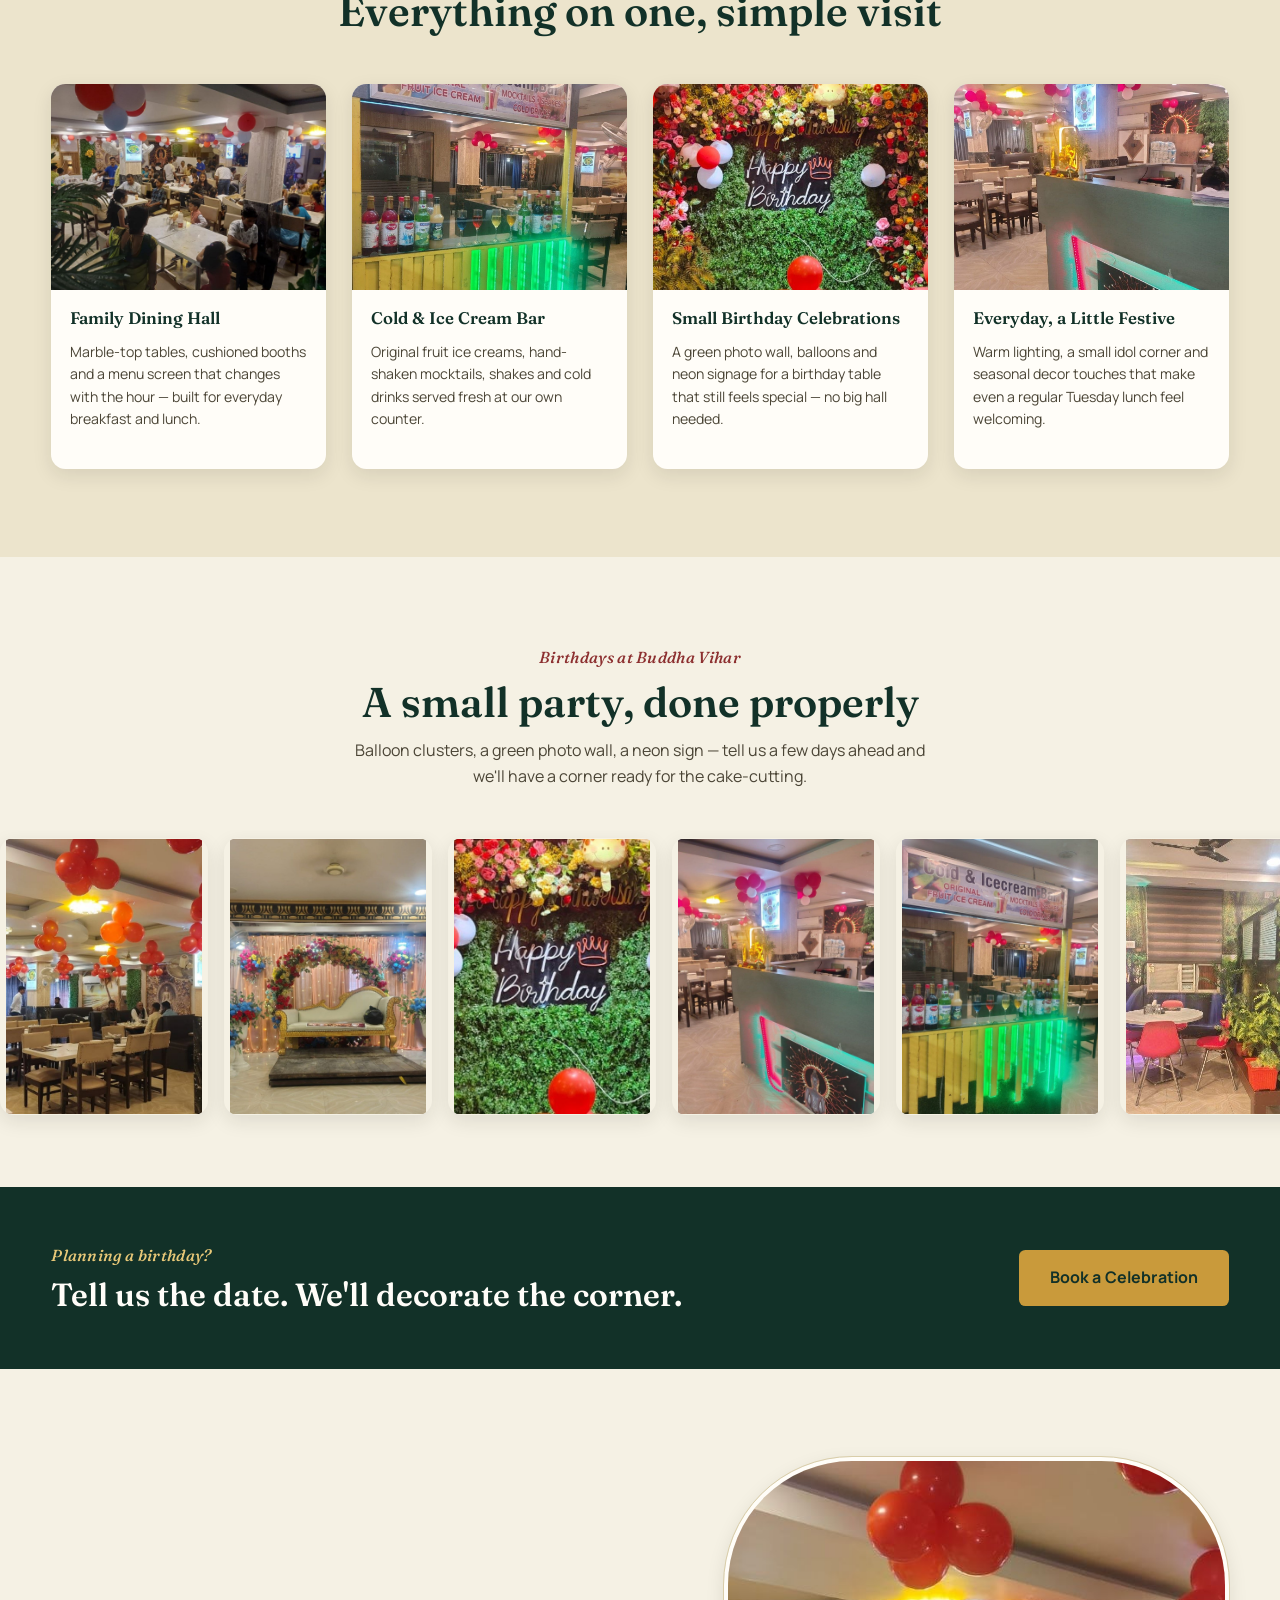
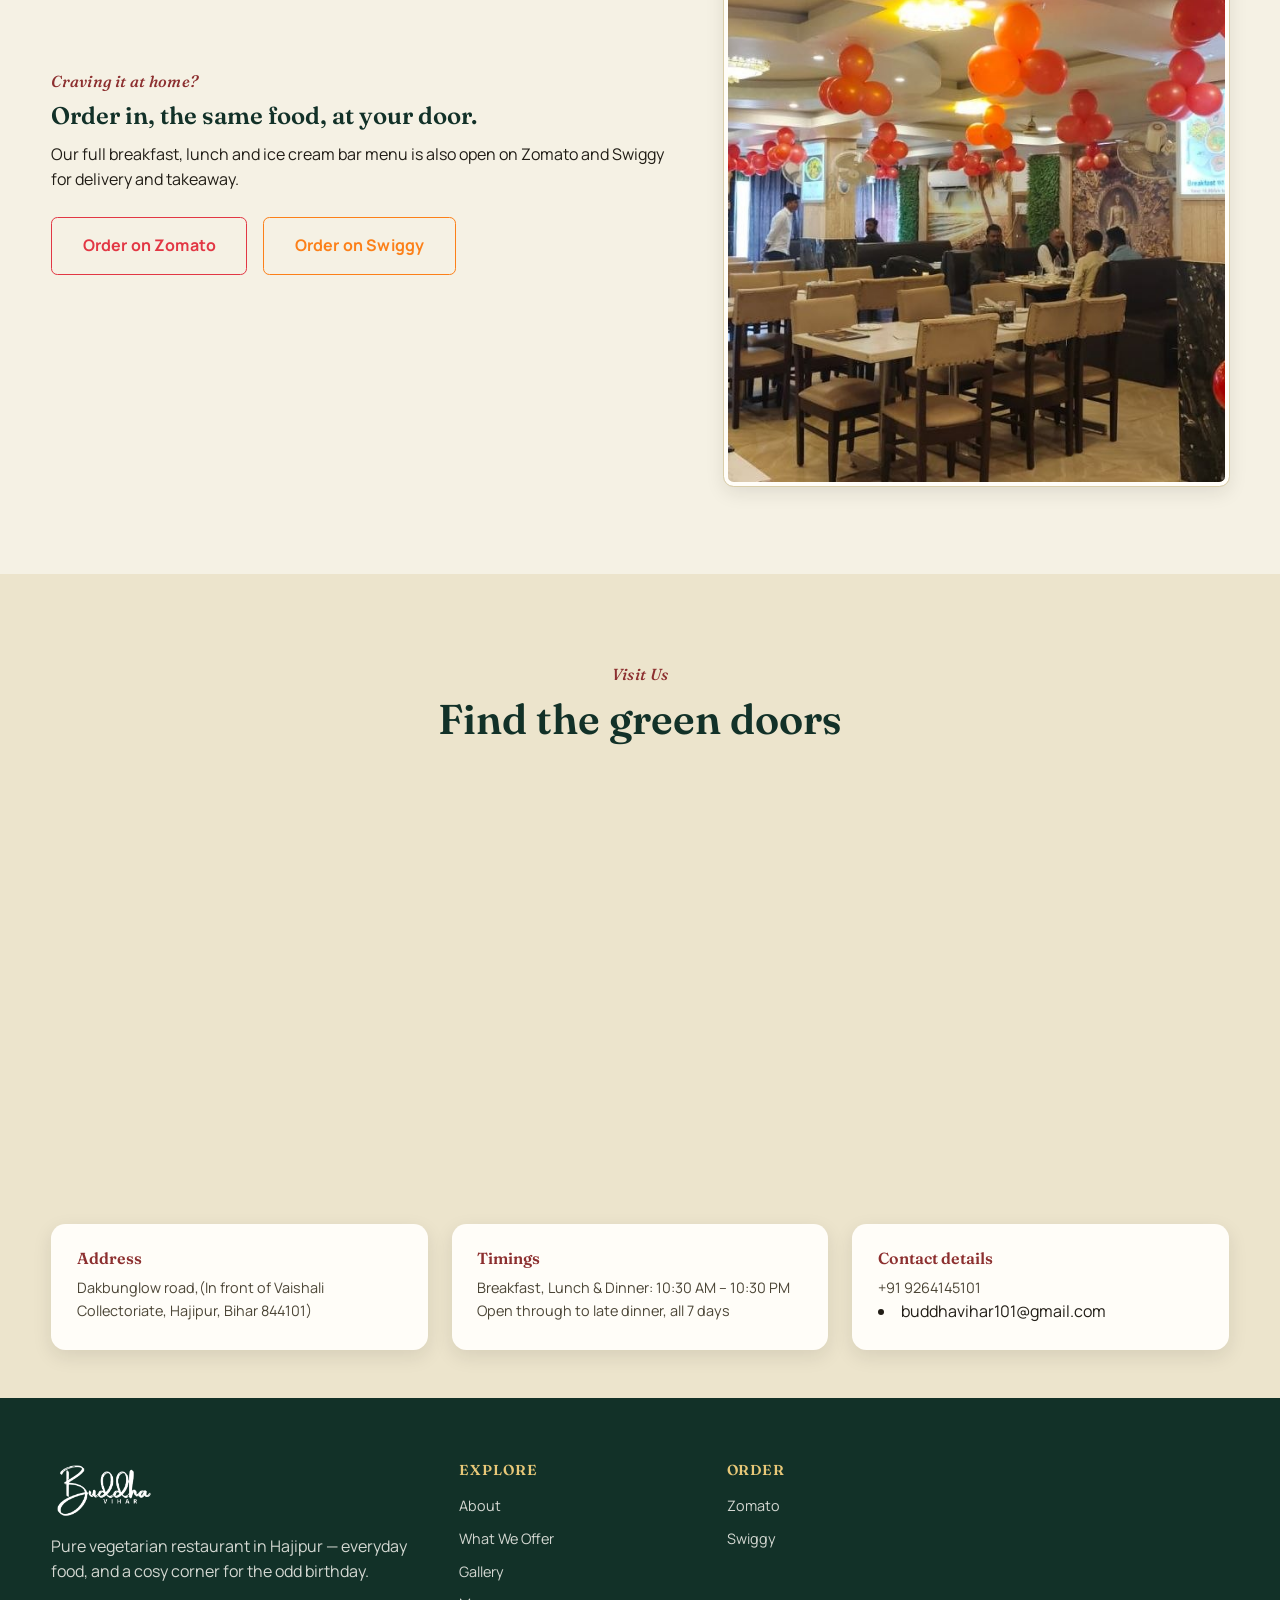
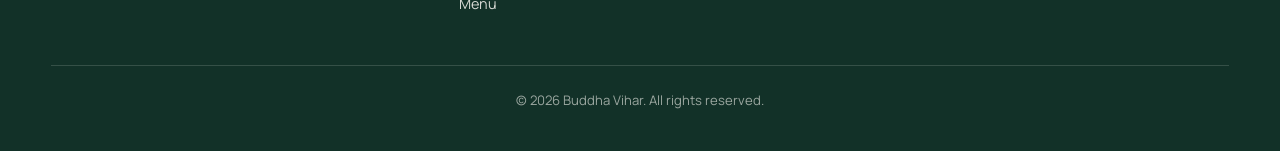
==== commit 7451d493: "Update dining photo" ====
--- a/index.html
+++ b/index.html
@@ -146,7 +146,7 @@
 
         <div class="offer-grid">
           <article class="offer-card">
-            <div class="offer-img"><img src="1.jpg" alt="Buddha Vihar family dining hall" loading="lazy"></div>
+            <div class="offer-img"><img src="10.jpg" alt="Buddha Vihar family dining hall" loading="lazy"></div>
             <h3>Family Dining Hall</h3>
             <p>Marble-top tables, cushioned booths and a menu screen that changes with the hour &mdash; built for everyday breakfast and lunch.</p>
           </article>
@@ -182,13 +182,13 @@
 
       <div class="celeb-strip" id="gallery" aria-label="Photo gallery">
         <button class="celeb-item" data-full="1.jpg"><img src="1.jpg" alt="Dining hall with red balloon clusters" loading="lazy"></button>
-        <button class="celeb-item" data-full="2.jpg"><img src="2.jpg" alt="Festive floral corner setup at Buddha Vihar" loading="lazy"></button>
-        <button class="celeb-item" data-full="3.jpg"><img src="3.jpg" alt="Floral happy birthday backdrop wall" loading="lazy"></button>
+        <button class="celeb-item" data-full="7.jpg"><img src="2.jpg" alt="Festive floral corner setup at Buddha Vihar" loading="lazy"></button>
+        <button class="celeb-item" data-full="8.jpg"><img src="3.jpg" alt="Floral happy birthday backdrop wall" loading="lazy"></button>
         <button class="celeb-item" data-full="4.jpg"><img src="4.jpg" alt="Pink and white balloon decor at the billing counter" loading="lazy"></button>
-        <button class="celeb-item" data-full="5.jpg"><img src="5.jpg" alt="Cold and ice cream bar counter" loading="lazy"></button>
+        <button class="celeb-item" data-full="9.jpg"><img src="5.jpg" alt="Cold and ice cream bar counter" loading="lazy"></button>
         <button class="celeb-item" data-full="6.jpg"><img src="6.jpg" alt="Green corner seating area" loading="lazy"></button>
         <button class="celeb-item" data-full="7.jpg"><img src="7.jpg" alt="Ganesh idol with marigold flowers" loading="lazy"></button>
-        <button class="celeb-item" data-full="8.jpg"><img src="8.jpg" alt="Full dining hall decorated with red and white balloons" loading="lazy"></button>
+        <button class="celeb-item" data-full="10.jpg"><img src="8.jpg" alt="Full dining hall decorated with red and white balloons" loading="lazy"></button>
       </div>
     </section>
 
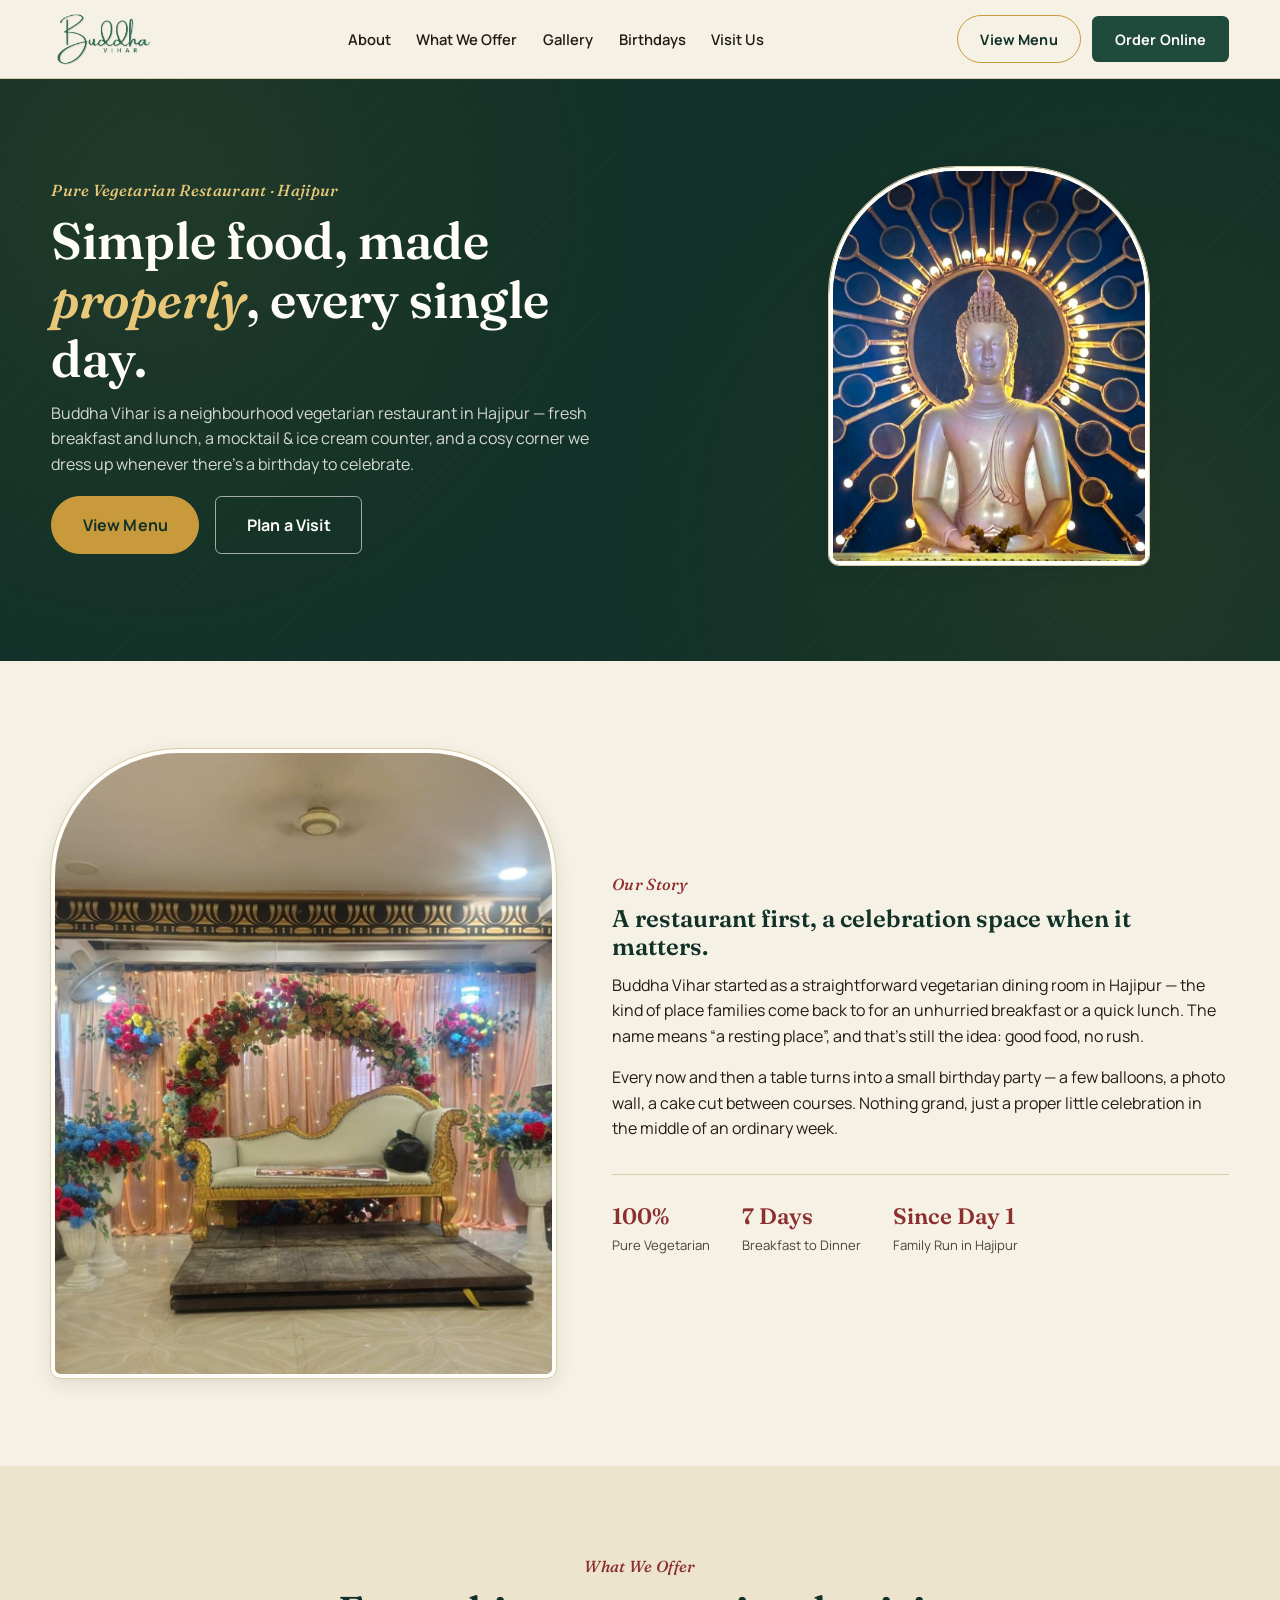
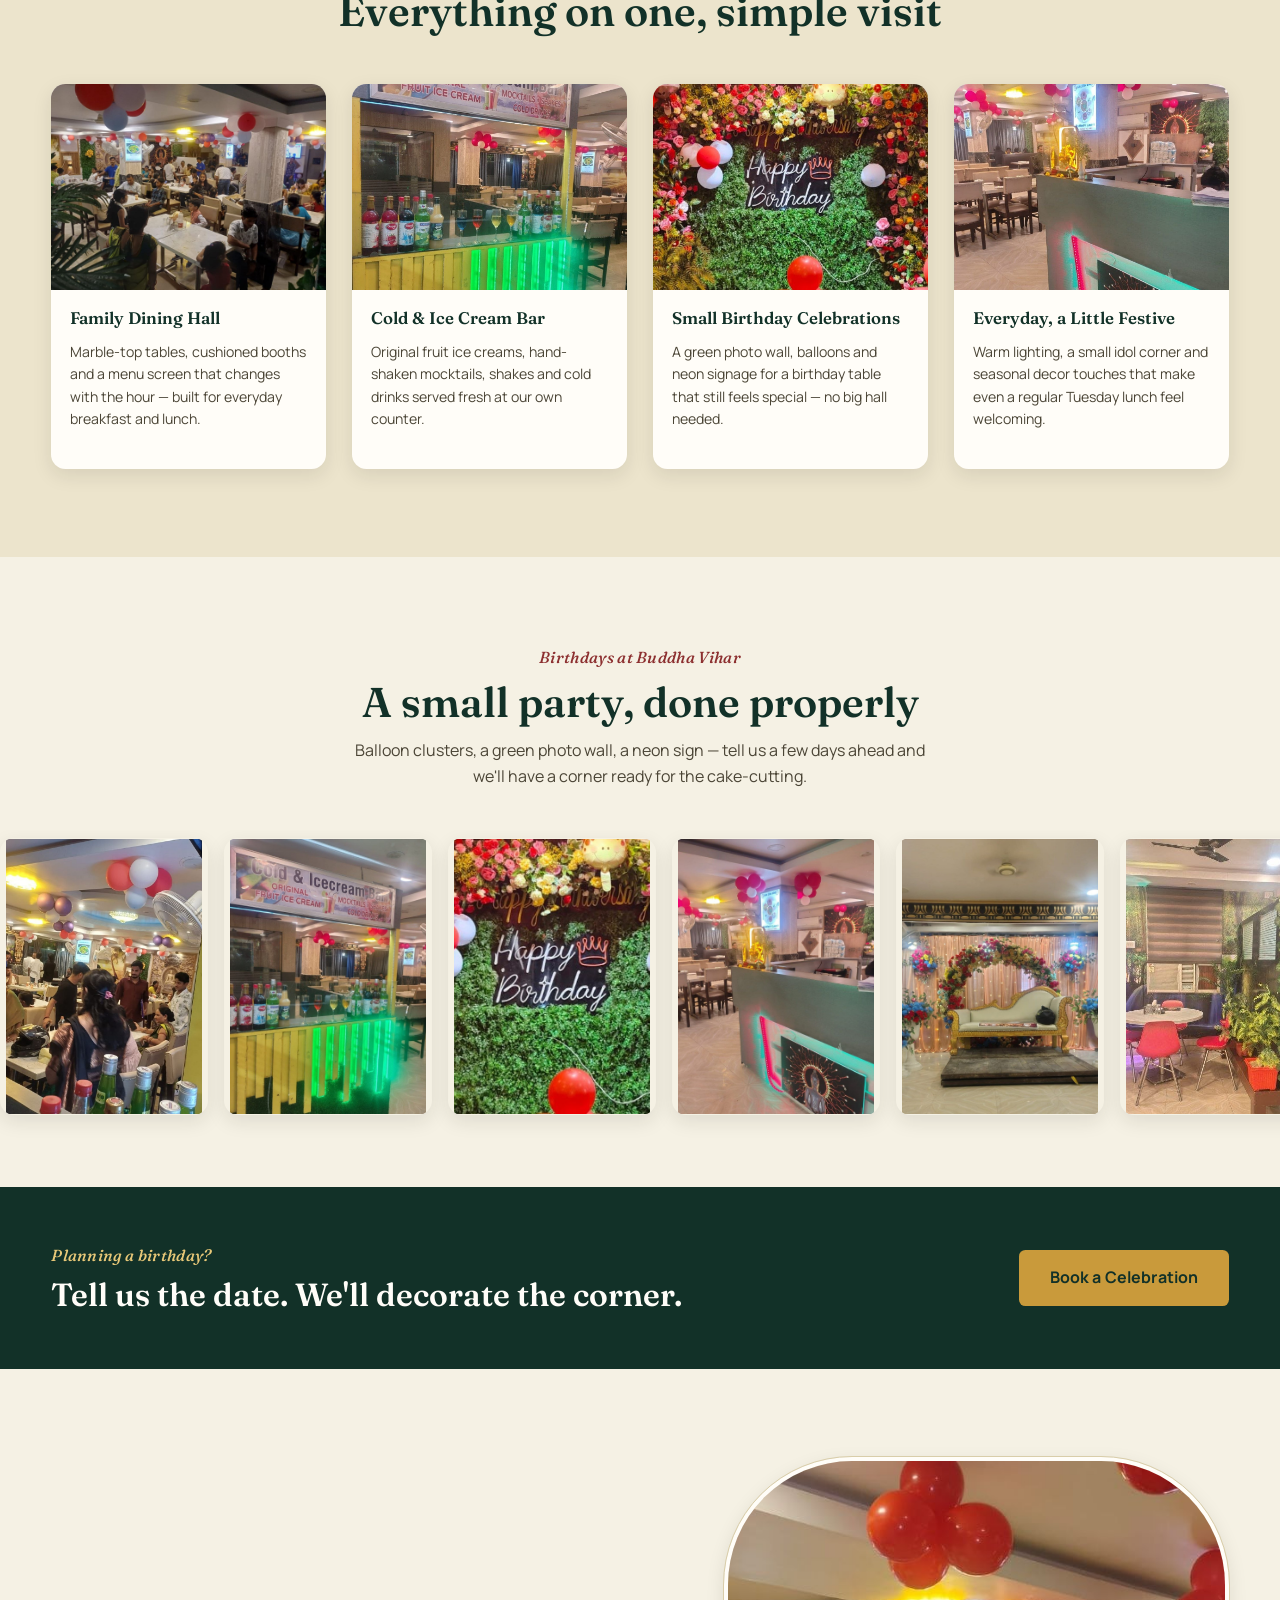
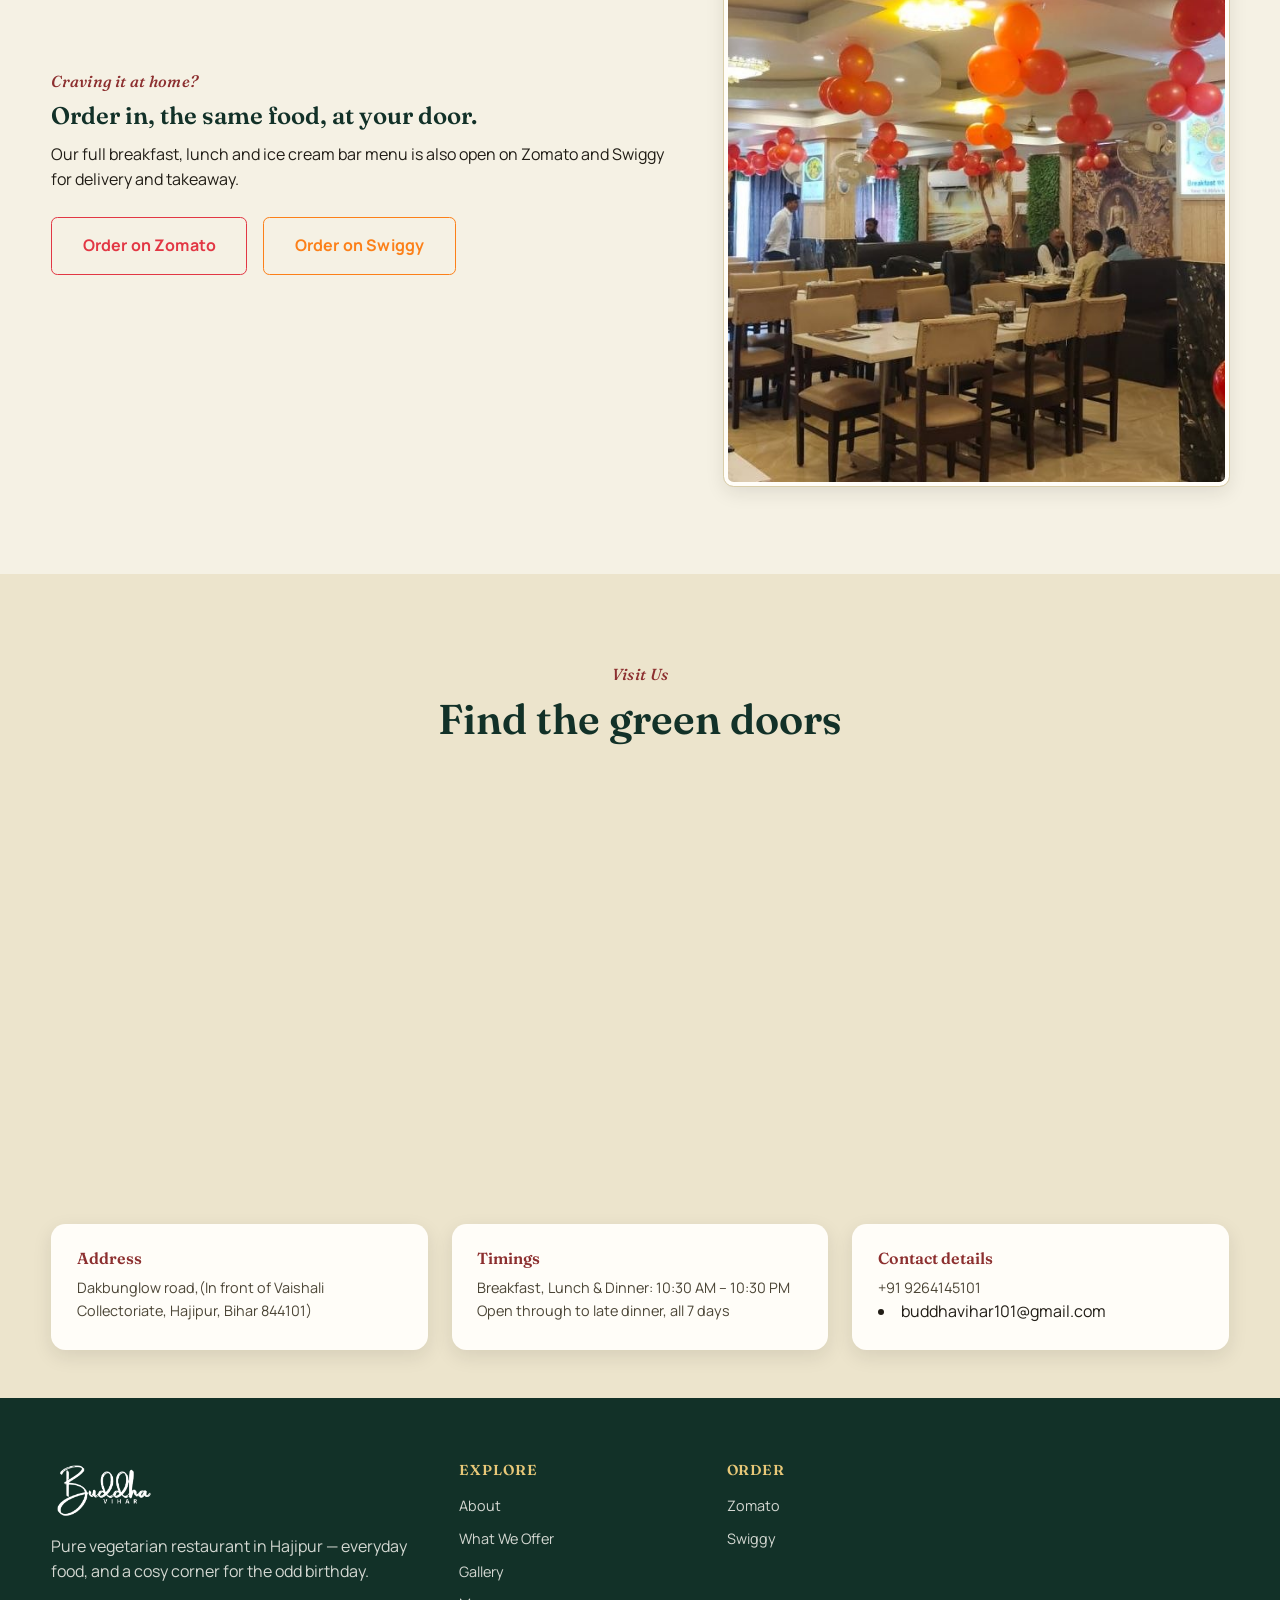
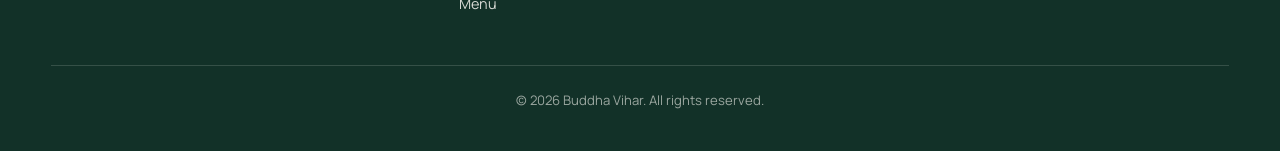
==== commit 7b9216dd: "Updated images" ====
--- a/index.html
+++ b/index.html
@@ -181,14 +181,17 @@
       </div>
 
       <div class="celeb-strip" id="gallery" aria-label="Photo gallery">
-        <button class="celeb-item" data-full="1.jpg"><img src="1.jpg" alt="Dining hall with red balloon clusters" loading="lazy"></button>
-        <button class="celeb-item" data-full="7.jpg"><img src="2.jpg" alt="Festive floral corner setup at Buddha Vihar" loading="lazy"></button>
-        <button class="celeb-item" data-full="8.jpg"><img src="3.jpg" alt="Floral happy birthday backdrop wall" loading="lazy"></button>
+        <button class="celeb-item" data-full="1.jpg"><img src="11.jpg" alt="Dining hall with red balloon clusters" loading="lazy"></button>
+        <button class="celeb-item" data-full="7.jpg"><img src="5.jpg" alt="Festive floral corner setup at Buddha Vihar" loading="lazy"></button>
+        <button class="celeb-item" data-full="10.jpg"><img src="3.jpg" alt="Floral happy birthday backdrop wall" loading="lazy"></button>
         <button class="celeb-item" data-full="4.jpg"><img src="4.jpg" alt="Pink and white balloon decor at the billing counter" loading="lazy"></button>
-        <button class="celeb-item" data-full="9.jpg"><img src="5.jpg" alt="Cold and ice cream bar counter" loading="lazy"></button>
+        <button class="celeb-item" data-full="9.jpg"><img src="2.jpg" alt="Cold and ice cream bar counter" loading="lazy"></button>
         <button class="celeb-item" data-full="6.jpg"><img src="6.jpg" alt="Green corner seating area" loading="lazy"></button>
         <button class="celeb-item" data-full="7.jpg"><img src="7.jpg" alt="Ganesh idol with marigold flowers" loading="lazy"></button>
-        <button class="celeb-item" data-full="10.jpg"><img src="8.jpg" alt="Full dining hall decorated with red and white balloons" loading="lazy"></button>
+        <button class="celeb-item" data-full="10.jpg"><img src="1.jpg" alt="Full dining hall decorated with red and white balloons" loading="lazy"></button>
+        <button class="celeb-item" data-full="7.jpg"><img src="9.jpg" alt="Added last" loading="lazy"></button>
+        <button class="celeb-item" data-full="7.jpg"><img src="10.jpg" alt="Added last" loading="lazy"></button>
+        <button class="celeb-item" data-full="7.jpg"><img src="8.jpg" alt="Added last loading="lazy"></button>
       </div>
     </section>
 
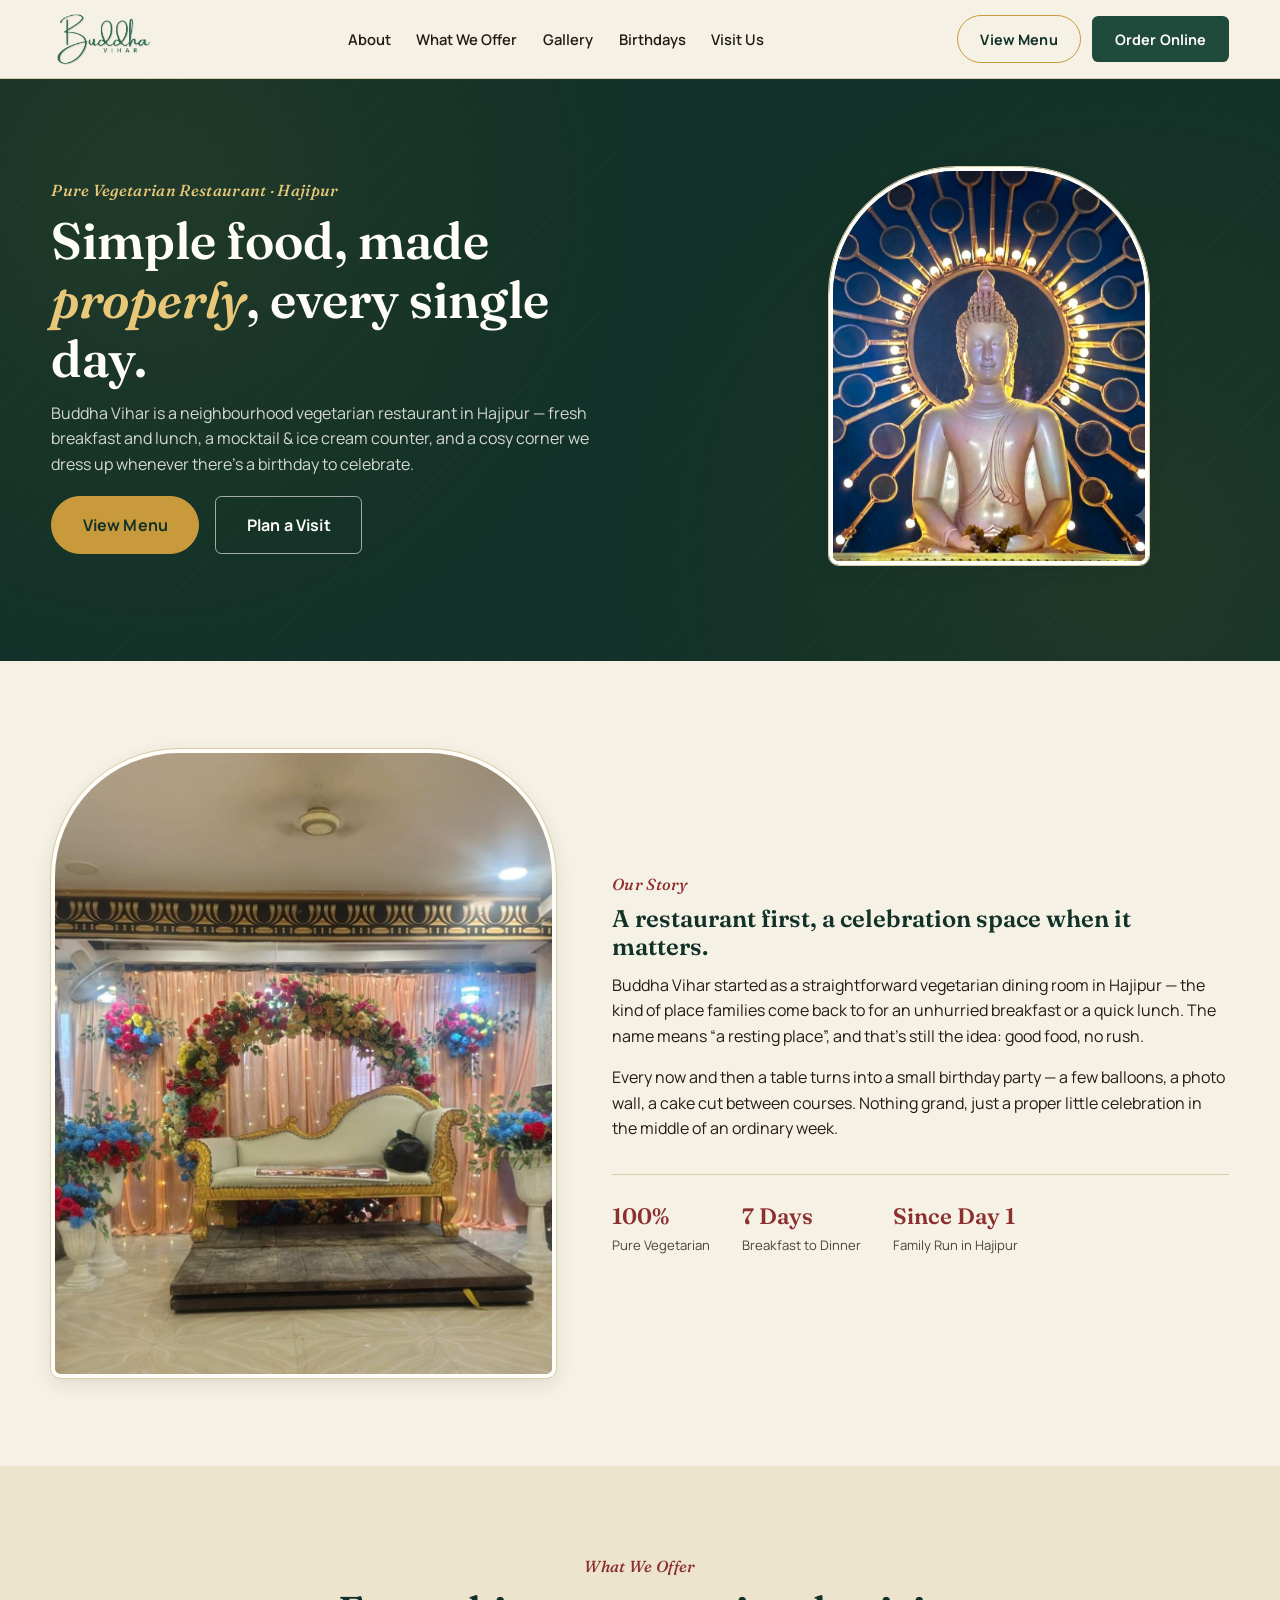
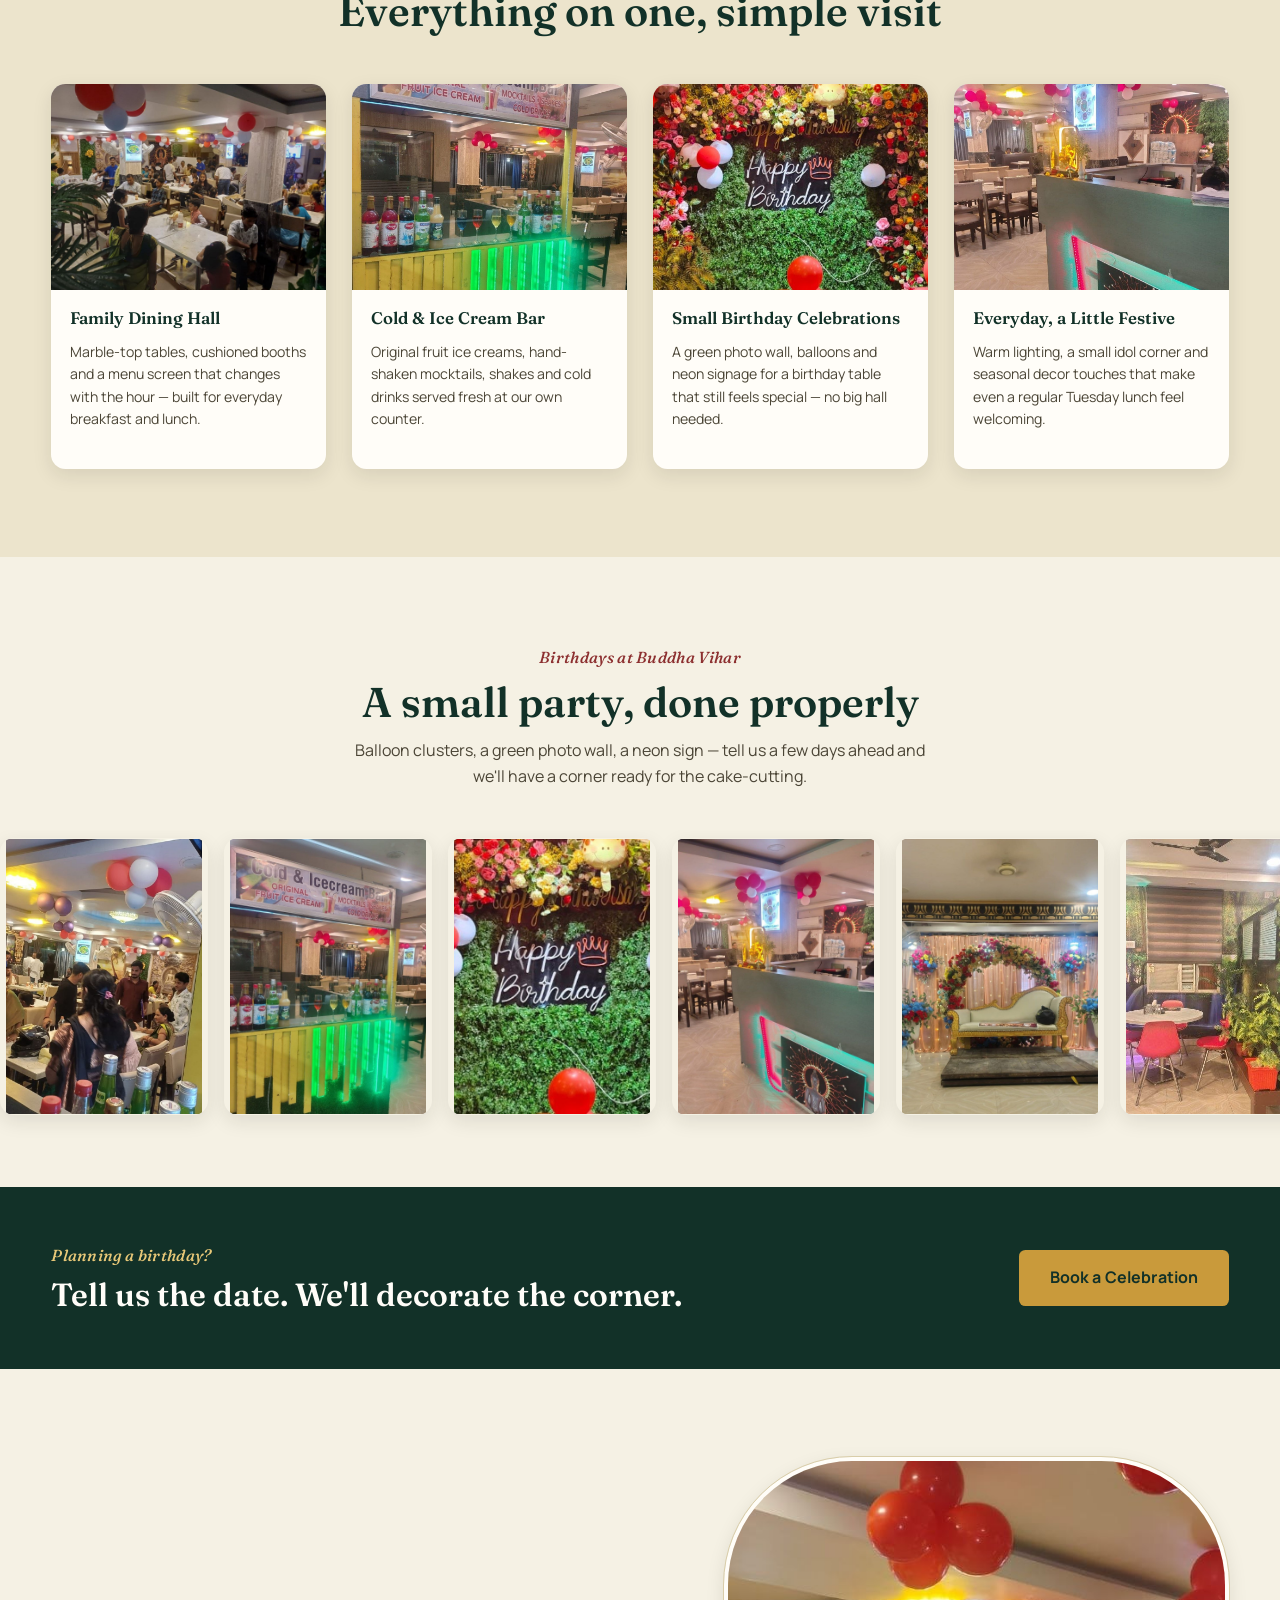
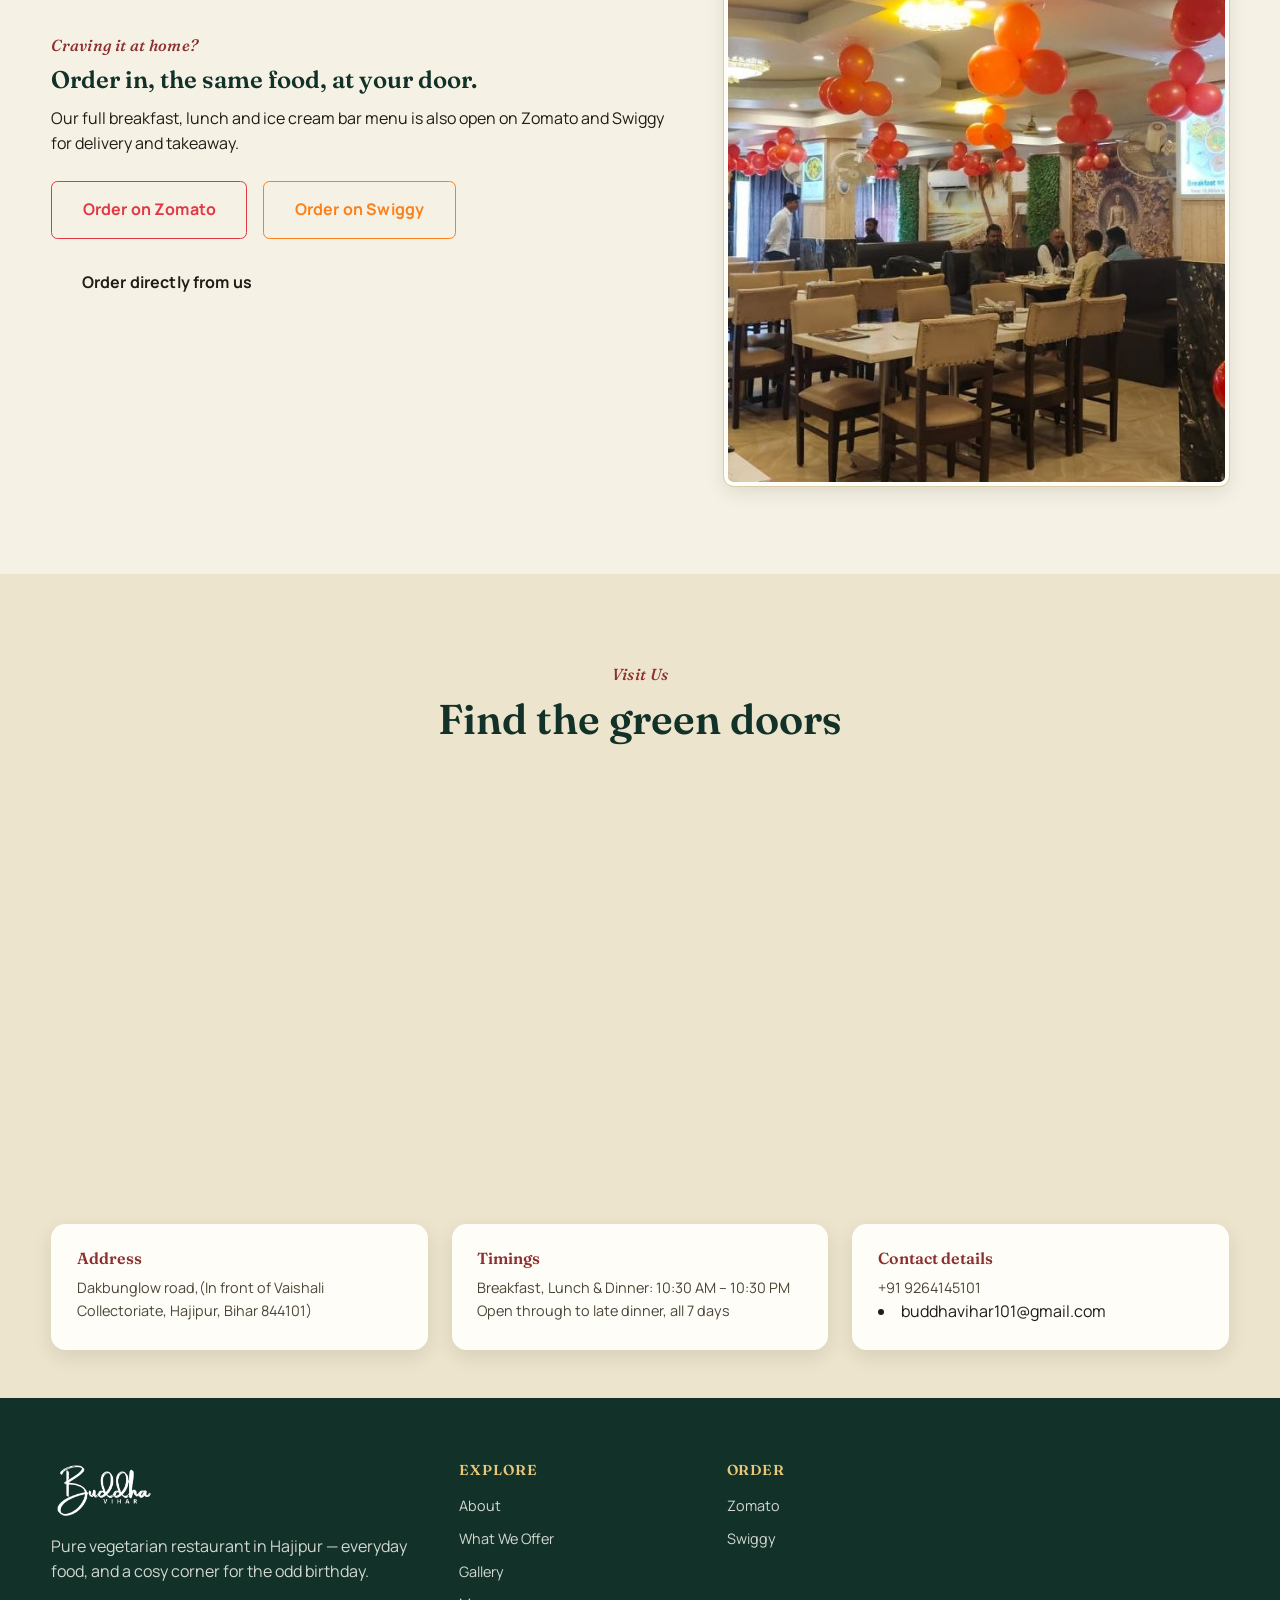
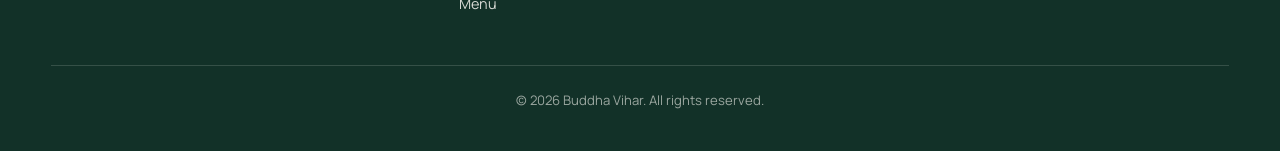
==== commit 4cf1468d: "Update index.html for order directly" ====
--- a/index.html
+++ b/index.html
@@ -222,6 +222,7 @@
           <div class="order-buttons">
             <a href="https://zomato.onelink.me/xqzv/i8a44abj" target="_blank" rel="noopener" class="btn btn-outline-zomato btn-lg">Order on Zomato</a>
             <a href="https://www.swiggy.com/menu/722393?source=sharing" target="_blank" rel="noopener" class="btn btn-outline-swiggy btn-lg">Order on Swiggy</a>
+            <a href="https://wa.me/919264145101" target="_blank" rel="noopener" class="btn btn-outline-whatsapp btn-lg">Order directly from us</a>
           </div>
         </div>
         <div class="order-media arch-frame">
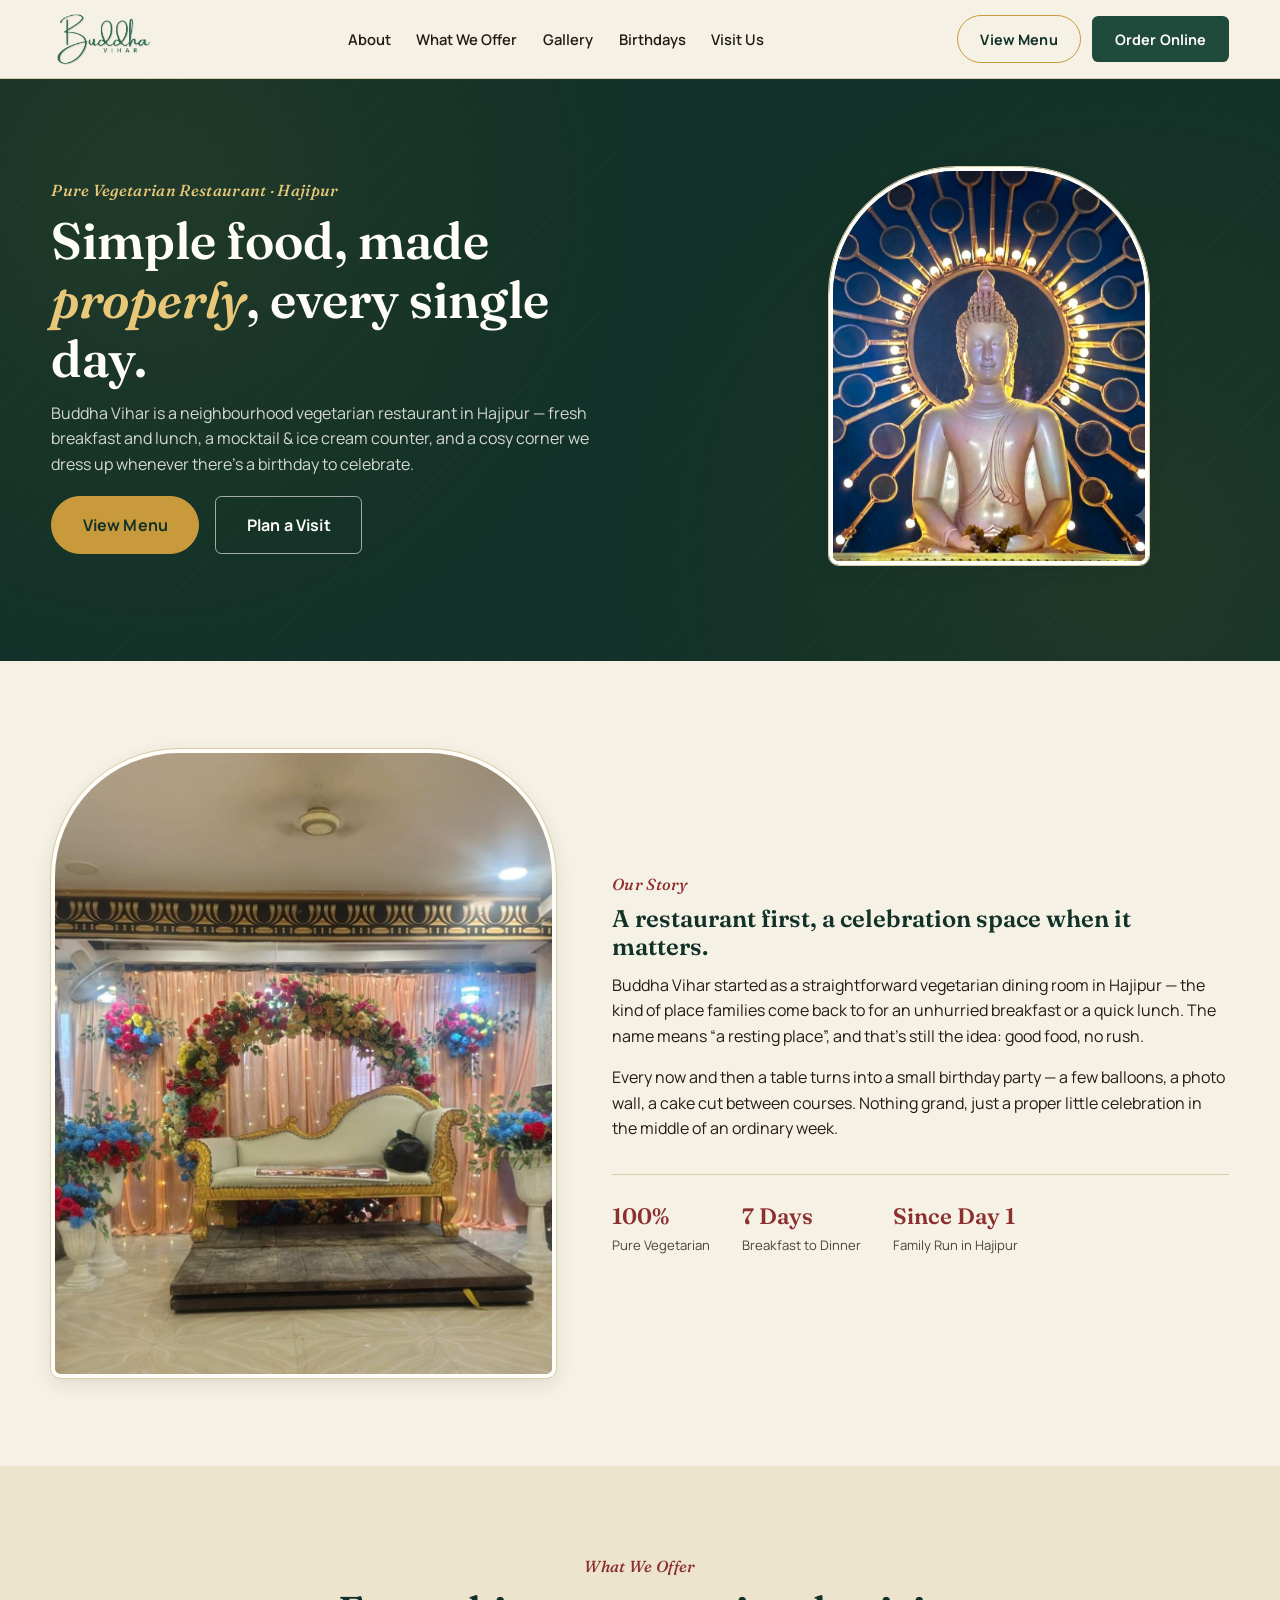
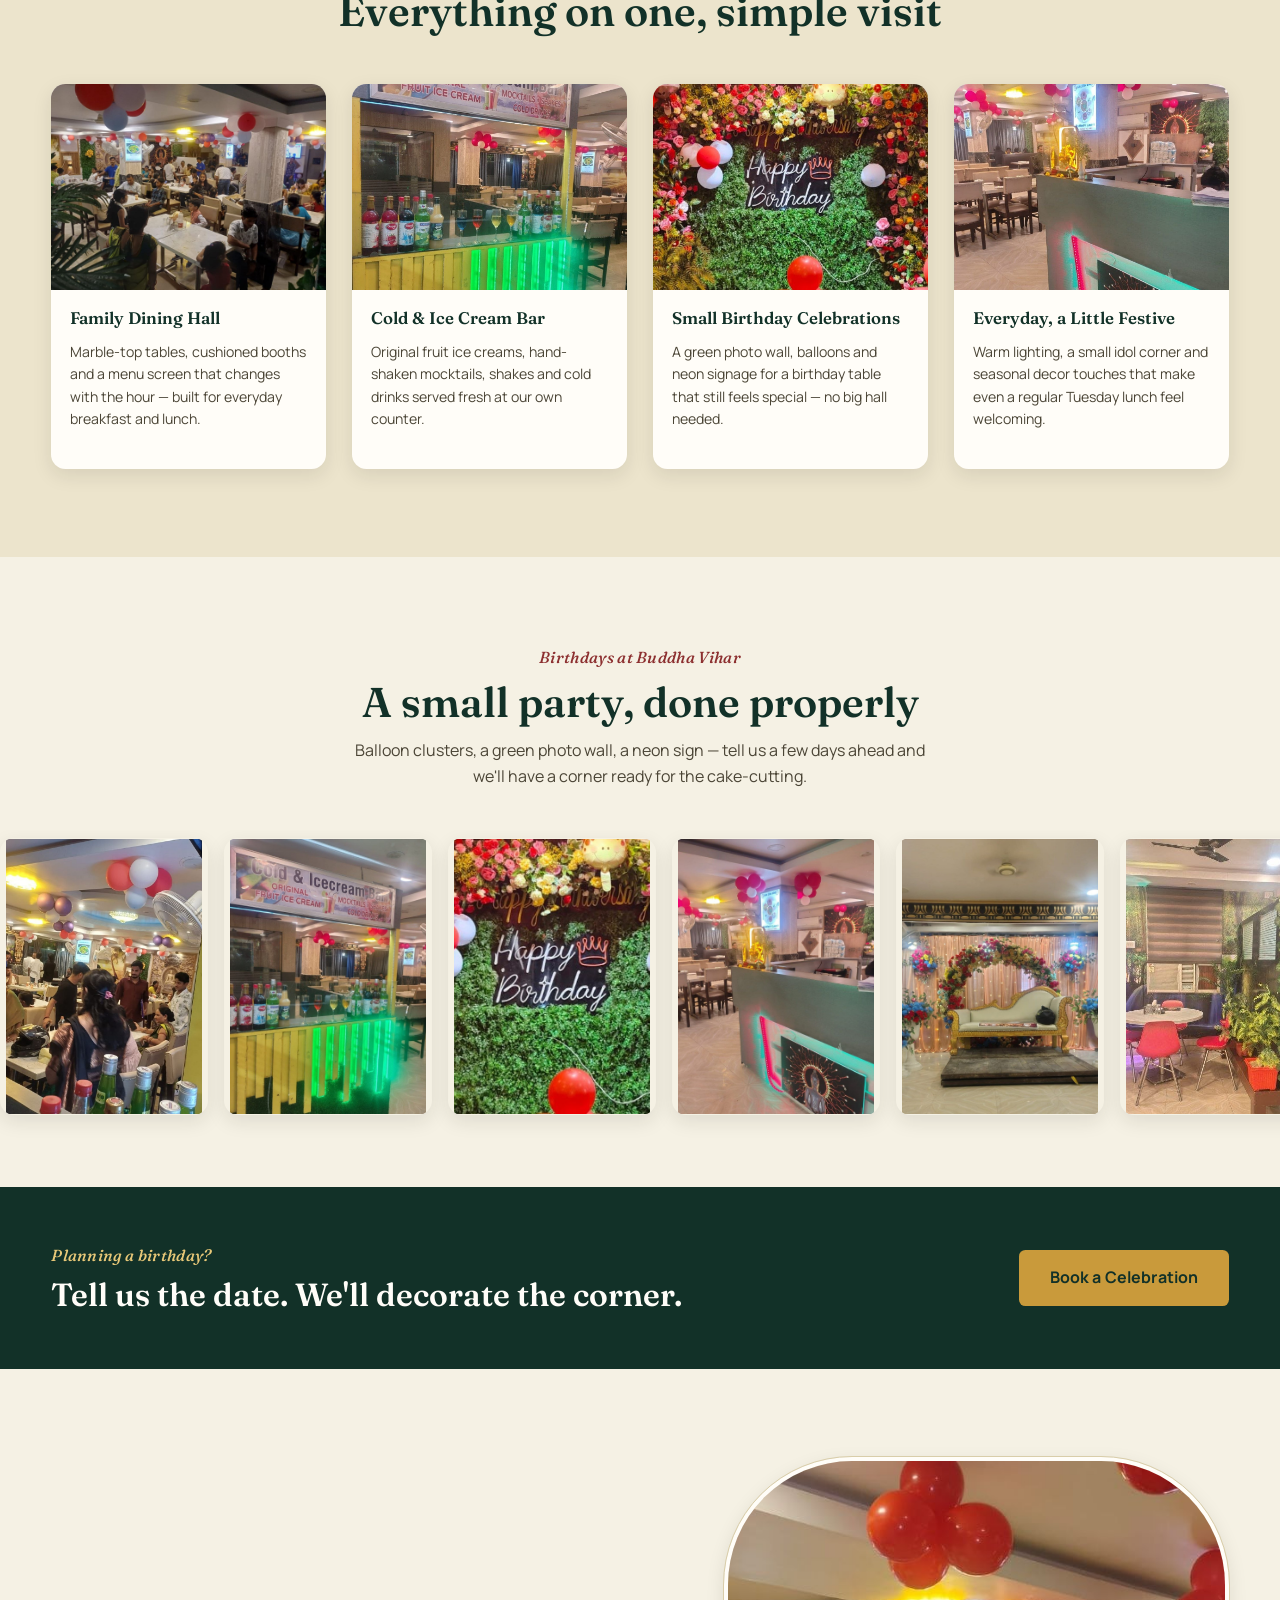
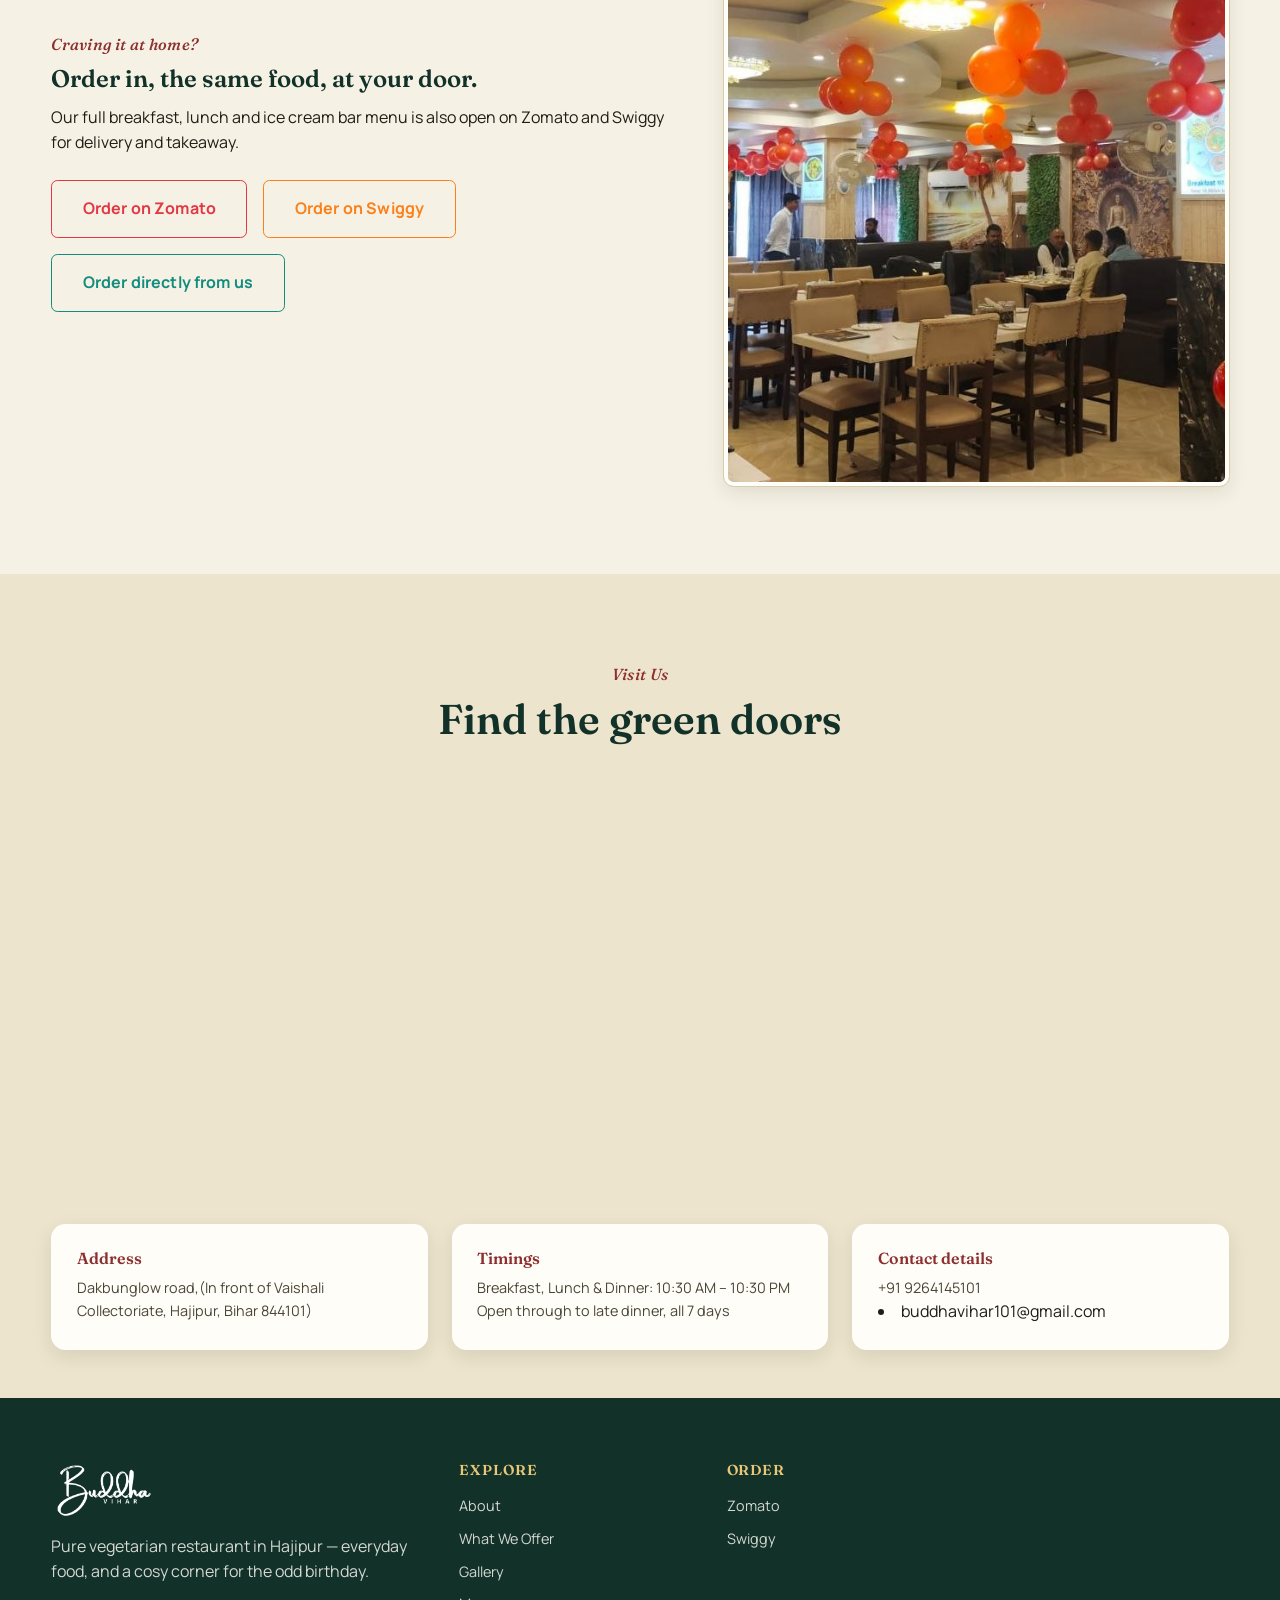
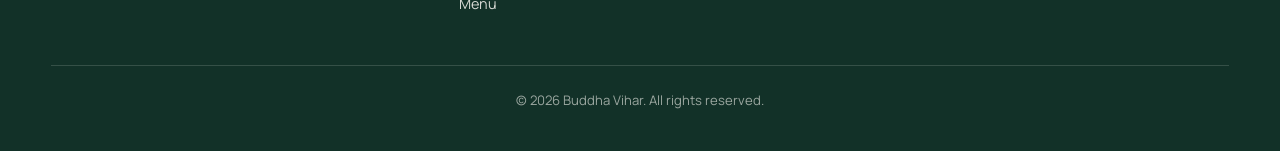
==== commit d7402c9a: "Order directly top" ====
--- a/index.html
+++ b/index.html
@@ -85,6 +85,7 @@
           <div class="order-menu" id="orderMenu">
             <a href="https://zomato.onelink.me/xqzv/i8a44abj" target="_blank" rel="noopener" class="order-link zomato">Order on Zomato</a>
             <a href="https://www.swiggy.com/menu/722393?source=sharing" target="_blank" rel="noopener" class="order-link swiggy">Order on Swiggy</a>
+            <a href="https://wa.me/919264145101" target="_blank" rel="noopener" class="order-link swiggy">Order directly from us</a>
           </div>
         </div>
       </div>
--- a/style.css
+++ b/style.css
@@ -166,6 +166,11 @@
   color: #FC8019;
 }
 .btn-outline-swiggy:hover { background: #FC8019; color: var(--white); }
+.btn-outline-whatsapp {
+  border: 0.1rem solid #128C7E;
+  color: #128C7E;
+}
+.btn-outline-whatsapp:hover { background: #128C7E; color: var(--white); }
 
 /* ==========================================================================
    Header
